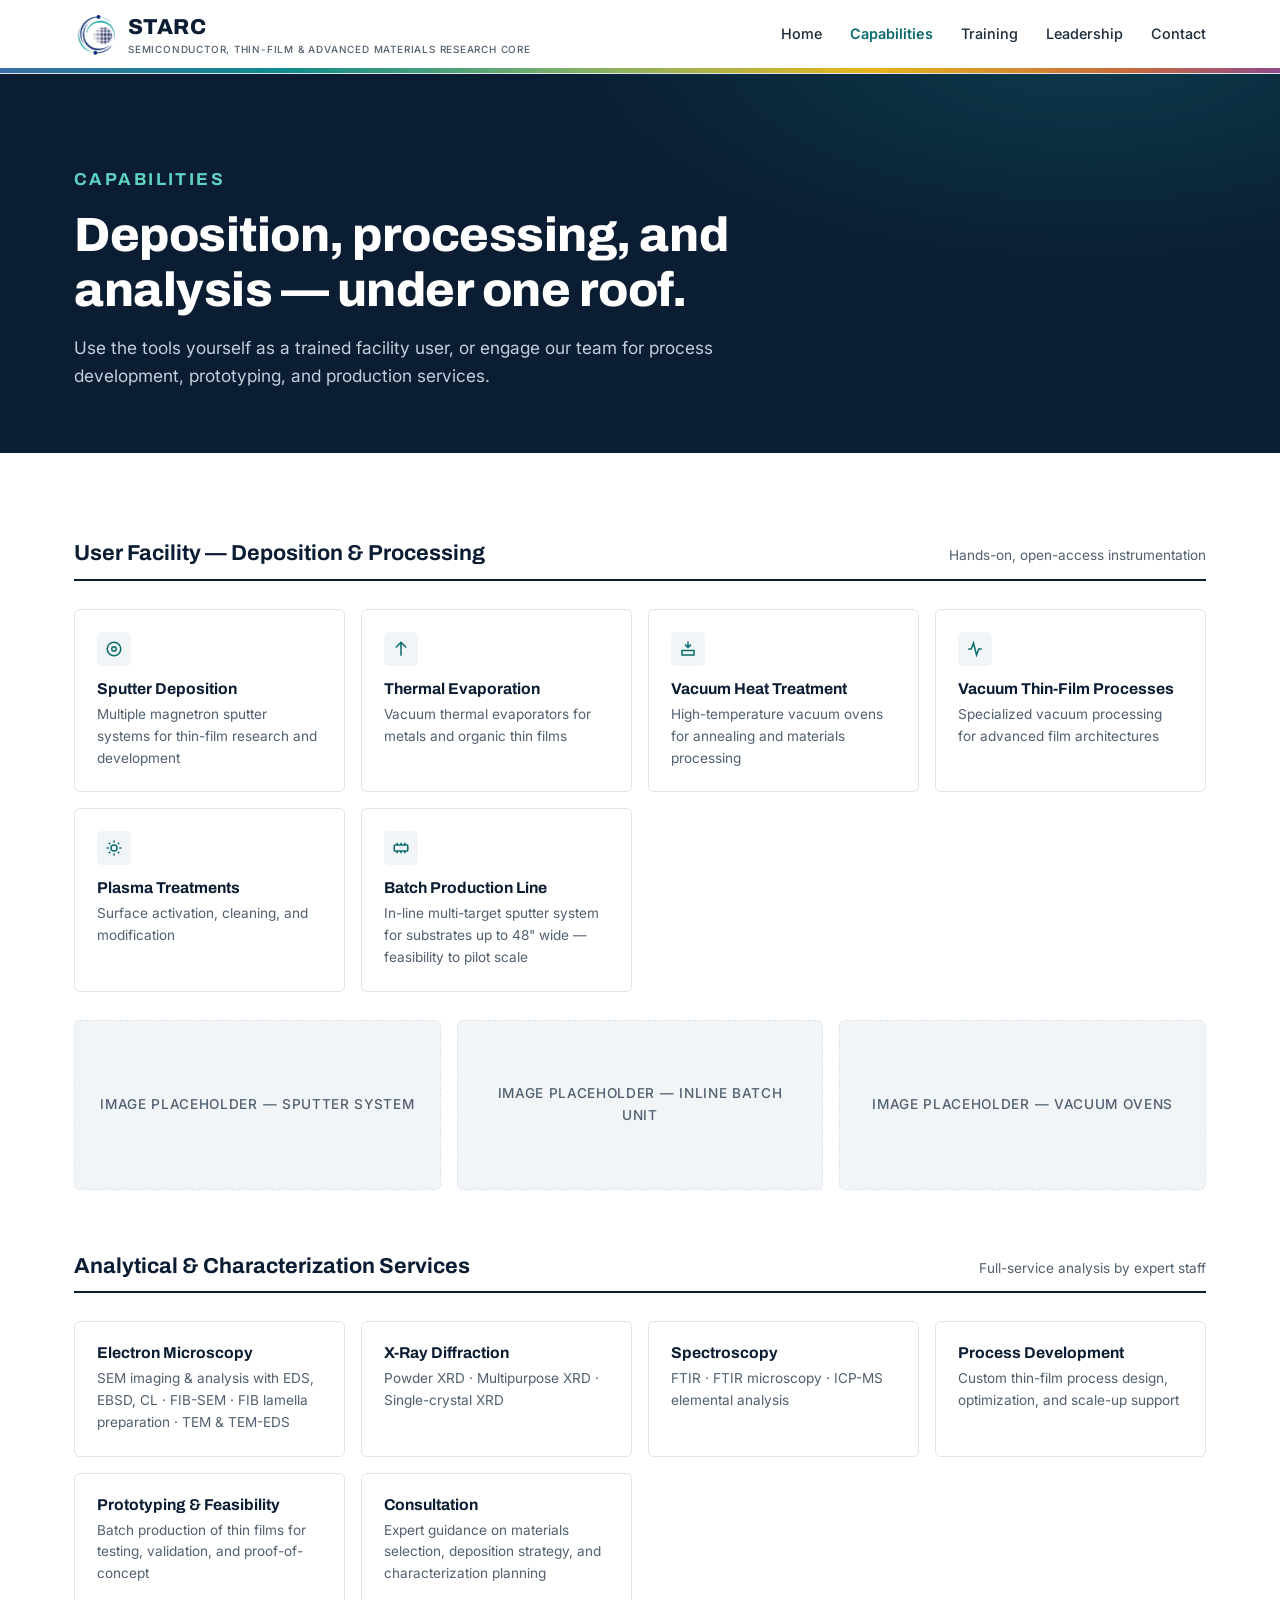
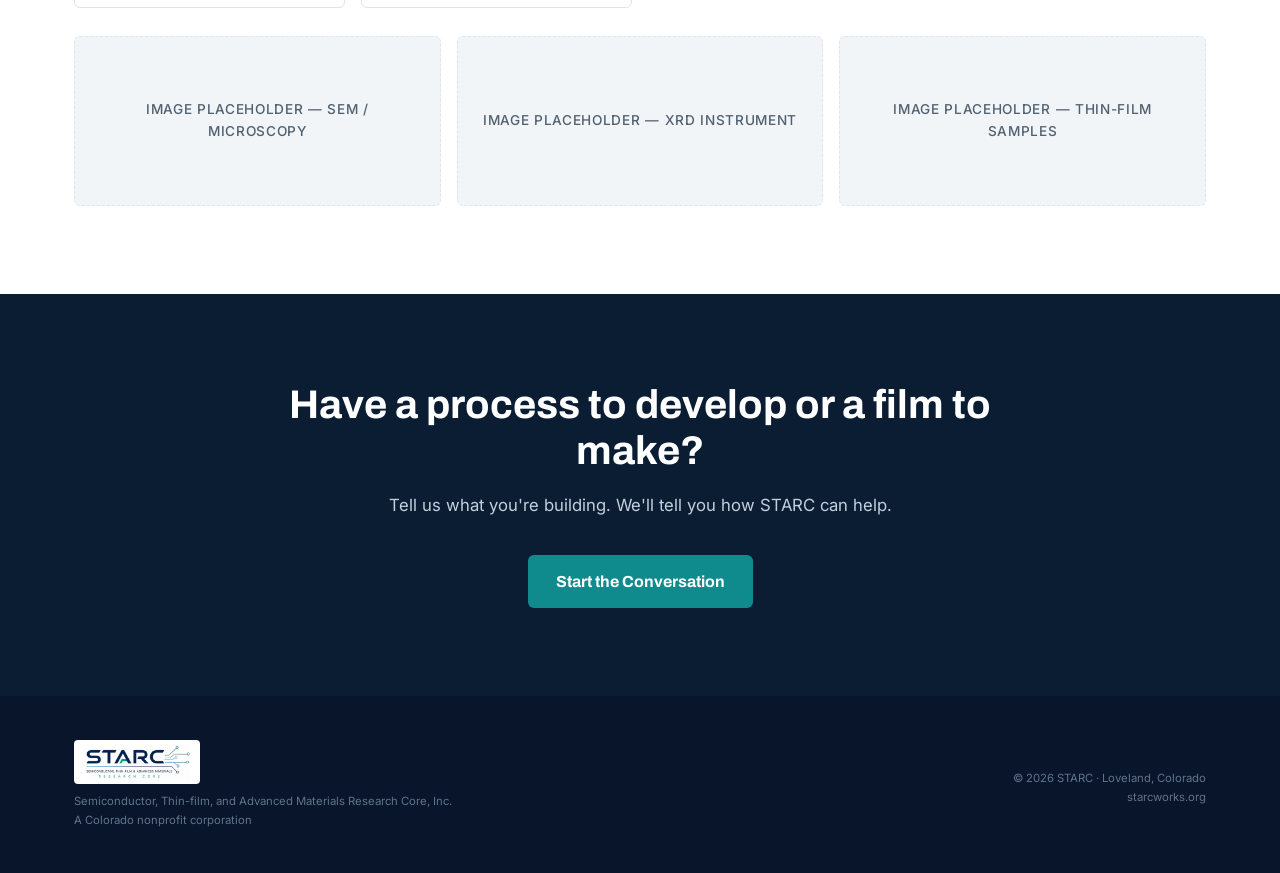
==== capabilities.html @ 2666b599 "Add files via upload" ====
<!DOCTYPE html>
<html lang="en">
<head>
<meta charset="UTF-8">
<meta name="viewport" content="width=device-width, initial-scale=1.0">
<title>Capabilities — STARC</title>
<meta name="description" content="STARC's open-access deposition, processing, and analytical capabilities: sputter systems, thermal evaporators, vacuum heat treatment, plasma processing, electron microscopy, XRD, and more.">
<link rel="preconnect" href="https://fonts.googleapis.com">
<link rel="preconnect" href="https://fonts.gstatic.com" crossorigin>
<link href="https://fonts.googleapis.com/css2?family=Archivo:wght@500;600;700;800&family=Inter:wght@400;500;600&display=swap" rel="stylesheet">
<link rel="stylesheet" href="style.css">
</head>
<body>

<header>
  <div class="wrap nav">
    <a class="logo" href="index.html">
      <img class="logo-img" src="logo-mark.png" alt="STARC logo">
      <div>
        <span class="logo-text">STARC</span>
        <span class="logo-sub">Semiconductor, Thin-film &amp; Advanced Materials Research Core</span>
      </div>
    </a>
    <nav aria-label="Primary">
      <ul>
        <li><a href="index.html">Home</a></li>
        <li><a href="capabilities.html" class="active">Capabilities</a></li>
        <li><a href="training.html">Training</a></li>
        <li><a href="leadership.html">Leadership</a></li>
        <li><a href="contact.html">Contact</a></li>
      </ul>
    </nav>
  </div>
  <div class="film-stripe" aria-hidden="true"></div>
</header>

<main>

<section class="page-hero">
  <div class="wrap">
    <p class="eyebrow">Capabilities</p>
    <h1>Deposition, processing, and analysis — under one roof.</h1>
    <p>Use the tools yourself as a trained facility user, or engage our team for process development, prototyping, and production services.</p>
  </div>
</section>

<section class="caps">
  <div class="wrap">

    <div class="cap-block reveal">
      <div class="cap-head">
        <h3>User Facility — Deposition &amp; Processing</h3>
        <span class="cap-note">Hands-on, open-access instrumentation</span>
      </div>
      <div class="tile-grid">
        <div class="tile">
          <div class="tile-icon"><svg viewBox="0 0 24 24" fill="none" stroke-width="2"><circle cx="12" cy="12" r="9"/><circle cx="12" cy="12" r="3"/></svg></div>
          <h4>Sputter Deposition</h4>
          <p>Multiple magnetron sputter systems for thin-film research and development</p>
        </div>
        <div class="tile">
          <div class="tile-icon"><svg viewBox="0 0 24 24" fill="none" stroke-width="2"><path d="M12 3v18M5 10l7-7 7 7"/></svg></div>
          <h4>Thermal Evaporation</h4>
          <p>Vacuum thermal evaporators for metals and organic thin films</p>
        </div>
        <div class="tile">
          <div class="tile-icon"><svg viewBox="0 0 24 24" fill="none" stroke-width="2"><path d="M12 2v8M8 6l4 4 4-4M4 14h16v6H4z"/></svg></div>
          <h4>Vacuum Heat Treatment</h4>
          <p>High-temperature vacuum ovens for annealing and materials processing</p>
        </div>
        <div class="tile">
          <div class="tile-icon"><svg viewBox="0 0 24 24" fill="none" stroke-width="2"><path d="M3 12h4l3-8 4 16 3-8h4"/></svg></div>
          <h4>Vacuum Thin-Film Processes</h4>
          <p>Specialized vacuum processing for advanced film architectures</p>
        </div>
        <div class="tile">
          <div class="tile-icon"><svg viewBox="0 0 24 24" fill="none" stroke-width="2"><circle cx="12" cy="12" r="4"/><path d="M12 2v3M12 19v3M2 12h3M19 12h3M5 5l2 2M17 17l2 2M5 19l2-2M17 7l2-2"/></svg></div>
          <h4>Plasma Treatments</h4>
          <p>Surface activation, cleaning, and modification</p>
        </div>
        <div class="tile">
          <div class="tile-icon"><svg viewBox="0 0 24 24" fill="none" stroke-width="2"><rect x="3" y="8" width="18" height="8" rx="1"/><path d="M7 8V5M12 8V5M17 8V5M7 19v-3M12 19v-3M17 19v-3"/></svg></div>
          <h4>Batch Production Line</h4>
          <p>In-line multi-target sputter system for substrates up to 48" wide — feasibility to pilot scale</p>
        </div>
      </div>
      <div class="cap-img-row">
        <div class="img-ph">Image placeholder — sputter system</div>
        <div class="img-ph">Image placeholder — inline batch unit</div>
        <div class="img-ph">Image placeholder — vacuum ovens</div>
      </div>
    </div>

    <div class="cap-block reveal">
      <div class="cap-head">
        <h3>Analytical &amp; Characterization Services</h3>
        <span class="cap-note">Full-service analysis by expert staff</span>
      </div>
      <div class="tile-grid">
        <div class="tile"><h4>Electron Microscopy</h4><p>SEM imaging &amp; analysis with EDS, EBSD, CL · FIB-SEM · FIB lamella preparation · TEM &amp; TEM-EDS</p></div>
        <div class="tile"><h4>X-Ray Diffraction</h4><p>Powder XRD · Multipurpose XRD · Single-crystal XRD</p></div>
        <div class="tile"><h4>Spectroscopy</h4><p>FTIR · FTIR microscopy · ICP-MS elemental analysis</p></div>
        <div class="tile"><h4>Process Development</h4><p>Custom thin-film process design, optimization, and scale-up support</p></div>
        <div class="tile"><h4>Prototyping &amp; Feasibility</h4><p>Batch production of thin films for testing, validation, and proof-of-concept</p></div>
        <div class="tile"><h4>Consultation</h4><p>Expert guidance on materials selection, deposition strategy, and characterization planning</p></div>
      </div>
      <div class="cap-img-row">
        <div class="img-ph">Image placeholder — SEM / microscopy</div>
        <div class="img-ph">Image placeholder — XRD instrument</div>
        <div class="img-ph">Image placeholder — thin-film samples</div>
      </div>
    </div>

  </div>
</section>

<section class="contact">
  <div class="wrap">
    <h2 class="reveal">Have a process to develop or a film to make?</h2>
    <p class="reveal">Tell us what you're building. We'll tell you how STARC can help.</p>
    <a class="btn btn-primary reveal" href="contact.html">Start the Conversation</a>
  </div>
</section>

</main>

<footer>
  <div class="wrap foot">
    <div>
      <img class="foot-logo" src="logo-full.png" alt="STARC">
      <small>Semiconductor, Thin-film, and Advanced Materials Research Core, Inc.<br>A Colorado nonprofit corporation</small>
    </div>
    <div class="foot-right">
      <small>© 2026 STARC · Loveland, Colorado<br>starcworks.org</small>
    </div>
  </div>
</footer>

<script src="reveal.js"></script>
</body>
</html>
---- style.css ----
:root{
  --navy:#0B1D33;
  --navy-2:#12294a;
  --ink:#1c2b3a;
  --slate:#51606f;
  --paper:#ffffff;
  --mist:#f2f5f8;
  --line:#dde4ea;
  --teal:#0f8b8d;
  --teal-dark:#0a6b6d;
  --film:linear-gradient(90deg,#3a6ea5 0%,#0f8b8d 22%,#7fb069 45%,#e6b41e 68%,#c96b3c 88%,#8e4a8b 100%);
  --radius:6px;
  --max:1180px;
}
*{margin:0;padding:0;box-sizing:border-box}
html{scroll-behavior:smooth}
body{font-family:'Inter',system-ui,sans-serif;color:var(--ink);background:var(--paper);line-height:1.6;font-size:16px}
h1,h2,h3,h4{font-family:'Archivo',sans-serif;line-height:1.15;color:var(--navy)}
img{max-width:100%;display:block}
a{color:var(--teal-dark);text-decoration:none}
.wrap{max-width:var(--max);margin:0 auto;padding:0 24px}
.film-stripe{height:5px;background:var(--film)}
.eyebrow{font-family:'Archivo',sans-serif;font-size:.78rem;font-weight:700;letter-spacing:.14em;text-transform:uppercase;color:var(--teal-dark);margin-bottom:14px}
section{padding:88px 0}
@media(max-width:720px){section{padding:60px 0}}

/* header */
header{position:sticky;top:0;z-index:50;background:rgba(255,255,255,.94);backdrop-filter:blur(8px);border-bottom:1px solid var(--line)}
.nav{display:flex;align-items:center;justify-content:space-between;height:68px}
.logo{display:flex;align-items:center;gap:12px}
.logo-mark{width:38px;height:38px;border-radius:4px;background:var(--navy);position:relative;overflow:hidden;flex-shrink:0}
.logo-mark::after{content:"";position:absolute;left:0;right:0;bottom:0;height:9px;background:var(--film)}
.logo-text{font-family:'Archivo',sans-serif;font-weight:800;font-size:1.35rem;letter-spacing:.02em;color:var(--navy)}
.logo-sub{font-size:.62rem;letter-spacing:.08em;color:var(--slate);text-transform:uppercase;display:block;margin-top:-3px;font-weight:500}
nav ul{display:flex;gap:28px;list-style:none}
nav a{font-size:.9rem;font-weight:500;color:var(--ink)}
nav a:hover{color:var(--teal-dark)}
nav a.active{color:var(--teal-dark);font-weight:600}
@media(max-width:860px){nav ul{gap:16px;flex-wrap:wrap}}

/* page hero (interior pages) */
.page-hero{background:var(--navy);color:#fff;padding:76px 0 64px;position:relative;overflow:hidden}
.page-hero::before{content:"";position:absolute;inset:0;background:radial-gradient(900px 400px at 85% -10%, rgba(15,139,141,.28), transparent 60%)}
.page-hero .wrap{position:relative}
.page-hero .eyebrow{color:#5fd4c4}
.page-hero h1{color:#fff;font-size:clamp(1.9rem,4.2vw,3rem);font-weight:800;max-width:820px;letter-spacing:-.01em}
.page-hero p{margin-top:16px;font-size:1.08rem;color:#c3cfdd;max-width:640px}

/* home hero */
.hero{background:var(--navy);color:#fff;padding:110px 0 120px;position:relative;overflow:hidden}
.hero::before{content:"";position:absolute;inset:0;background:
  radial-gradient(1100px 500px at 85% -10%, rgba(15,139,141,.28), transparent 60%),
  radial-gradient(700px 420px at -10% 110%, rgba(58,110,165,.25), transparent 60%)}
.hero .wrap{position:relative}
.badge{display:inline-block;font-family:'Archivo',sans-serif;font-size:.75rem;font-weight:700;letter-spacing:.16em;text-transform:uppercase;color:#fff;border:1px solid rgba(255,255,255,.35);padding:7px 16px;border-radius:100px;margin-bottom:28px}
.badge span{color:#5fd4c4}
.hero h1{color:#fff;font-size:clamp(2.1rem,5vw,3.6rem);font-weight:800;max-width:820px;letter-spacing:-.01em}
.hero h1 em{font-style:normal;background:var(--film);-webkit-background-clip:text;background-clip:text;color:transparent}
.hero p.lede{margin-top:24px;font-size:1.15rem;color:#c3cfdd;max-width:640px}
.hero-cta{margin-top:38px;display:flex;gap:16px;flex-wrap:wrap}
.btn{display:inline-block;font-family:'Archivo',sans-serif;font-weight:700;font-size:.92rem;padding:14px 28px;border-radius:var(--radius);transition:transform .15s ease,background .15s ease}
.btn-primary{background:var(--teal);color:#fff}
.btn-primary:hover{background:var(--teal-dark);transform:translateY(-1px)}
.btn-ghost{border:1px solid rgba(255,255,255,.4);color:#fff}
.btn-ghost:hover{border-color:#fff;transform:translateY(-1px)}
.hero-loc{margin-top:44px;font-size:.85rem;color:#8fa3b8;letter-spacing:.04em}
.hero-loc strong{color:#c3cfdd;font-weight:600}

/* why */
.why{background:var(--paper)}
.why-grid{display:grid;grid-template-columns:1.1fr .9fr;gap:64px;align-items:center}
@media(max-width:860px){.why-grid{grid-template-columns:1fr;gap:36px}}
.why h2{font-size:clamp(1.6rem,3.2vw,2.3rem);margin-bottom:22px}
.why p{color:var(--slate);margin-bottom:16px;font-size:1.02rem}
.why p strong{color:var(--navy)}
.why-pull{font-family:'Archivo',sans-serif;font-weight:600;font-size:1.25rem;color:var(--navy);border-left:4px solid;border-image:var(--film) 1;padding-left:20px;margin-top:26px}
.img-ph{background:var(--mist);border:1px dashed var(--line);border-radius:var(--radius);display:flex;align-items:center;justify-content:center;color:var(--slate);font-size:.85rem;letter-spacing:.05em;text-transform:uppercase;font-weight:500;text-align:center;padding:20px}
.why .img-ph{min-height:420px}

/* mission */
.mv{background:var(--mist)}
.mv-grid{display:grid;grid-template-columns:1fr 1fr;gap:28px}
@media(max-width:860px){.mv-grid{grid-template-columns:1fr}}
.mv-card{background:var(--paper);border:1px solid var(--line);border-radius:var(--radius);padding:40px;position:relative;overflow:hidden}
.mv-card::before{content:"";position:absolute;top:0;left:0;right:0;height:4px;background:var(--film)}
.mv-card h3{font-size:1.3rem;margin-bottom:14px}
.mv-card p{color:var(--slate);font-size:1rem}
.goals{margin-top:56px}
.goals h3{font-size:1.3rem;margin-bottom:26px}
.goal-list{display:grid;grid-template-columns:repeat(auto-fit,minmax(300px,1fr));gap:18px;list-style:none}
.goal-list li{background:var(--paper);border:1px solid var(--line);border-radius:var(--radius);padding:22px 24px;font-size:.95rem;color:var(--ink);display:flex;gap:14px;align-items:flex-start}
.goal-dot{width:10px;height:10px;border-radius:50%;background:var(--teal);flex-shrink:0;margin-top:7px}

/* explore cards (home page links to interior pages) */
.explore{background:var(--paper)}
.explore h2{font-size:clamp(1.6rem,3.2vw,2.3rem);margin-bottom:40px}
.explore-grid{display:grid;grid-template-columns:repeat(auto-fit,minmax(260px,1fr));gap:20px}
.explore-card{background:var(--paper);border:1px solid var(--line);border-radius:var(--radius);padding:32px;transition:border-color .15s ease,transform .15s ease;display:block}
.explore-card:hover{border-color:var(--teal);transform:translateY(-3px)}
.explore-card h3{font-size:1.15rem;margin-bottom:10px}
.explore-card p{font-size:.92rem;color:var(--slate);margin-bottom:16px}
.explore-card .go{font-family:'Archivo',sans-serif;font-weight:700;font-size:.85rem;color:var(--teal-dark)}

/* capabilities */
.caps h2{font-size:clamp(1.6rem,3.2vw,2.3rem);margin-bottom:14px}
.caps .intro{color:var(--slate);max-width:680px;margin-bottom:52px}
.cap-block{margin-bottom:64px}
.cap-block:last-child{margin-bottom:0}
.cap-head{display:flex;align-items:baseline;justify-content:space-between;gap:20px;border-bottom:2px solid var(--navy);padding-bottom:12px;margin-bottom:28px;flex-wrap:wrap}
.cap-head h3{font-size:1.35rem}
.cap-head .cap-note{font-size:.85rem;color:var(--slate)}
.tile-grid{display:grid;grid-template-columns:repeat(auto-fill,minmax(230px,1fr));gap:16px}
.tile{background:var(--paper);border:1px solid var(--line);border-radius:var(--radius);padding:22px;transition:border-color .15s ease,transform .15s ease}
.tile:hover{border-color:var(--teal);transform:translateY(-2px)}
.tile h4{font-size:.98rem;margin-bottom:6px}
.tile p{font-size:.85rem;color:var(--slate)}
.tile-icon{width:34px;height:34px;border-radius:5px;background:var(--mist);margin-bottom:14px;display:flex;align-items:center;justify-content:center}
.tile-icon svg{width:18px;height:18px;stroke:var(--teal-dark)}
.cap-img-row{display:grid;grid-template-columns:repeat(3,1fr);gap:16px;margin-top:28px}
@media(max-width:720px){.cap-img-row{grid-template-columns:1fr}}
.cap-img-row .img-ph{min-height:170px}

/* training banner */
.train-banner{background:var(--navy-2);color:#fff;border-radius:var(--radius);padding:44px 48px;margin-top:56px;display:grid;grid-template-columns:1.4fr 1fr;gap:40px;align-items:center;position:relative;overflow:hidden}
.train-banner::before{content:"";position:absolute;left:0;top:0;bottom:0;width:5px;background:var(--film)}
@media(max-width:860px){.train-banner{grid-template-columns:1fr;padding:36px 28px}}
.train-banner h3{color:#fff;font-size:1.45rem;margin-bottom:12px}
.train-banner p{color:#c3cfdd;font-size:.98rem}
.train-banner .img-ph{min-height:180px;background:rgba(255,255,255,.06);border-color:rgba(255,255,255,.25);color:#8fa3b8}

/* board */
.board{background:var(--mist)}
.board h2{font-size:clamp(1.6rem,3.2vw,2.3rem);margin-bottom:14px}
.board .intro{color:var(--slate);max-width:680px;margin-bottom:48px}
.board-grid{display:grid;grid-template-columns:repeat(auto-fill,minmax(240px,1fr));gap:20px}
.person{background:var(--paper);border:1px solid var(--line);border-radius:var(--radius);overflow:hidden}
.person .img-ph{min-height:220px;border:none;border-bottom:1px dashed var(--line);border-radius:0}
.person-body{padding:20px 22px}
.person h4{font-size:1.02rem;margin-bottom:4px}
.person .role{font-size:.82rem;color:var(--teal-dark);font-weight:600;letter-spacing:.03em;text-transform:uppercase;margin-bottom:8px}
.person p{font-size:.85rem;color:var(--slate)}

/* contact */
.contact{background:var(--navy);color:#fff;text-align:center}
.contact h2{color:#fff;font-size:clamp(1.7rem,3.4vw,2.5rem);max-width:760px;margin:0 auto 18px}
.contact p{color:#c3cfdd;max-width:560px;margin:0 auto 36px;font-size:1.05rem}
.contact .btn-primary{font-size:1rem}
.contact .note{margin-top:26px;font-size:.85rem;color:#8fa3b8}

/* contact page cards */
.contact-page{background:var(--paper)}
.contact-grid{display:grid;grid-template-columns:repeat(auto-fit,minmax(280px,1fr));gap:20px;margin-top:12px}
.contact-card{background:var(--mist);border:1px solid var(--line);border-radius:var(--radius);padding:36px}
.contact-card h3{font-size:1.1rem;margin-bottom:10px}
.contact-card p{font-size:.92rem;color:var(--slate);margin-bottom:16px}
.contact-card a.cta{font-family:'Archivo',sans-serif;font-weight:700;font-size:.9rem}

/* footer */
footer{background:#08152a;color:#8fa3b8;padding:44px 0;font-size:.85rem}
.foot{display:flex;justify-content:space-between;gap:24px;flex-wrap:wrap;align-items:center}
.foot .logo-text{color:#fff;font-size:1.1rem}
.foot small{display:block;margin-top:6px;color:#5f748c}
.foot-right{text-align:right}
@media(max-width:720px){.foot,.foot-right{text-align:left}}

/* reveal */
.reveal{opacity:0;transform:translateY(18px);transition:opacity .6s ease,transform .6s ease}
.reveal.on{opacity:1;transform:none}
@media(prefers-reduced-motion:reduce){.reveal{opacity:1;transform:none;transition:none}.btn{transition:none}.tile{transition:none}}

/* logo images */
.logo-img{width:42px;height:42px;object-fit:contain;flex-shrink:0}
.foot-logo{height:44px;width:auto;object-fit:contain;background:#fff;border-radius:4px;padding:5px 10px;margin-bottom:8px}
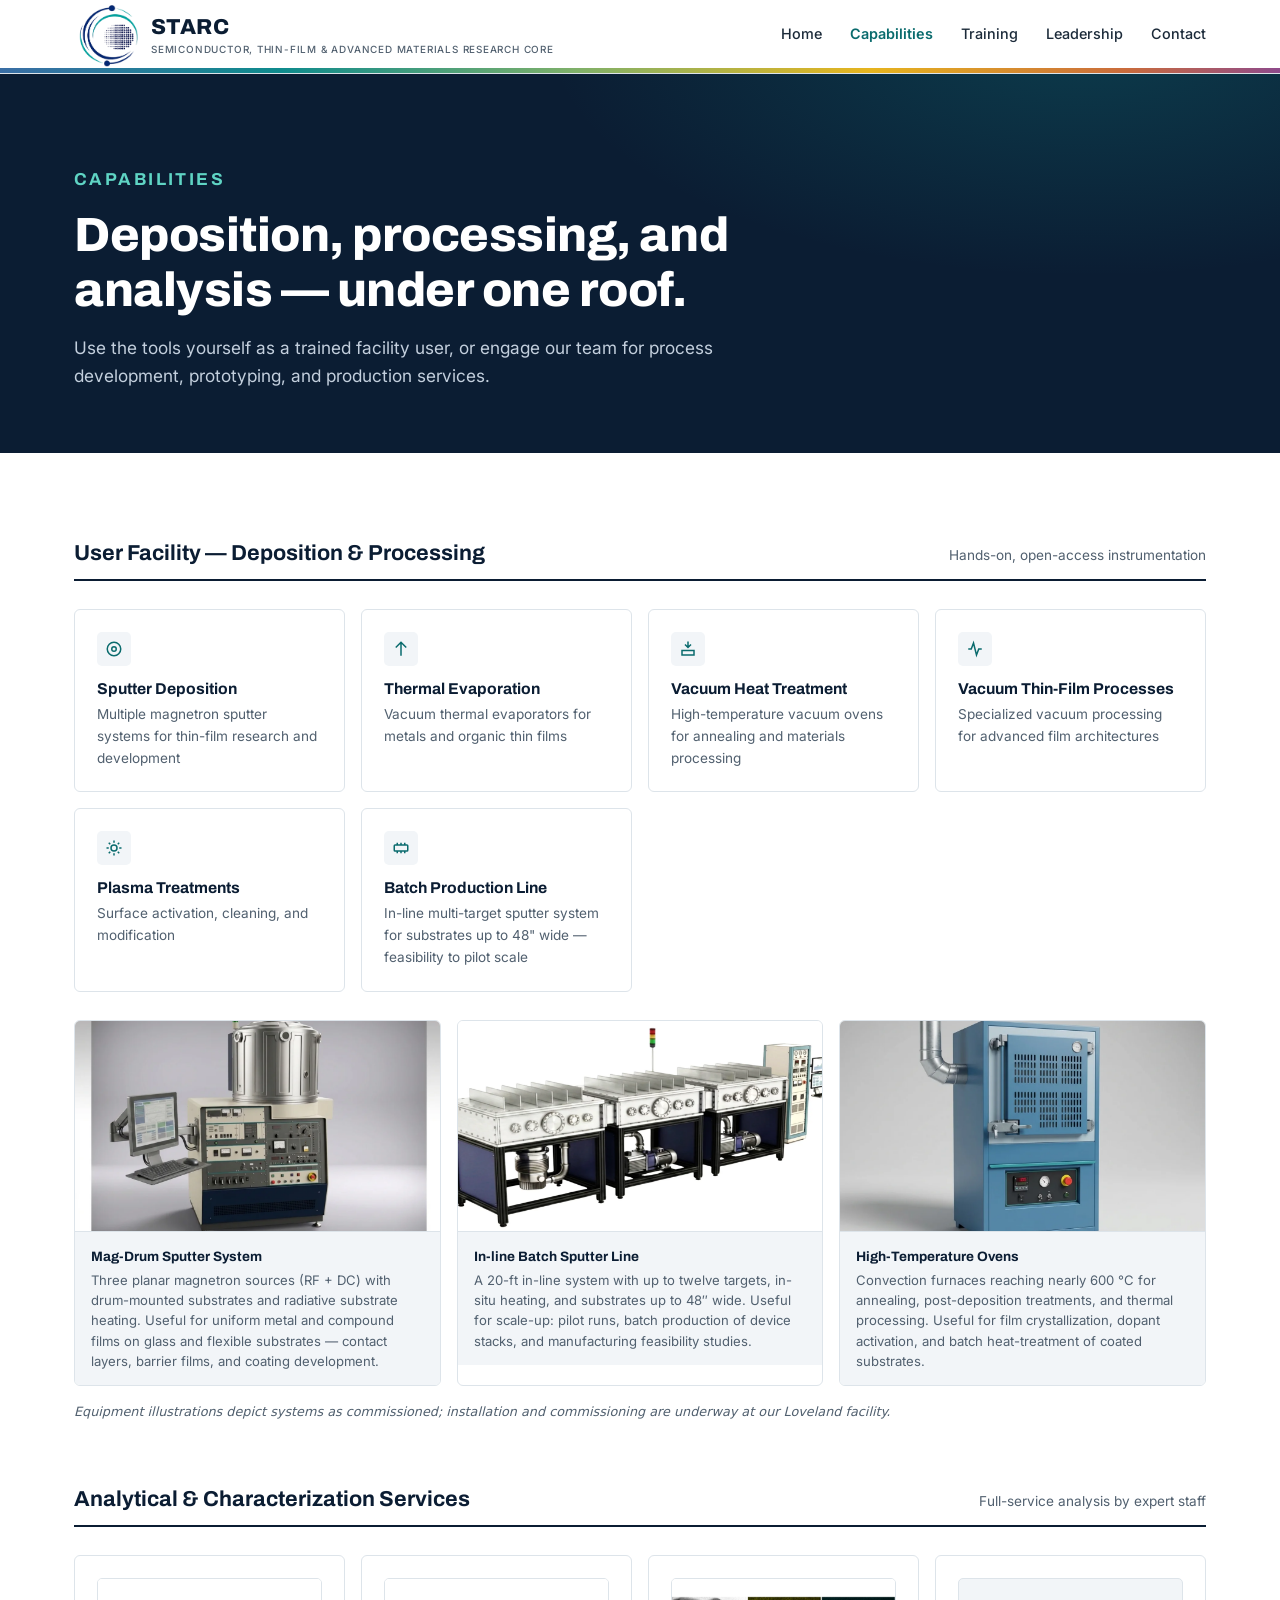
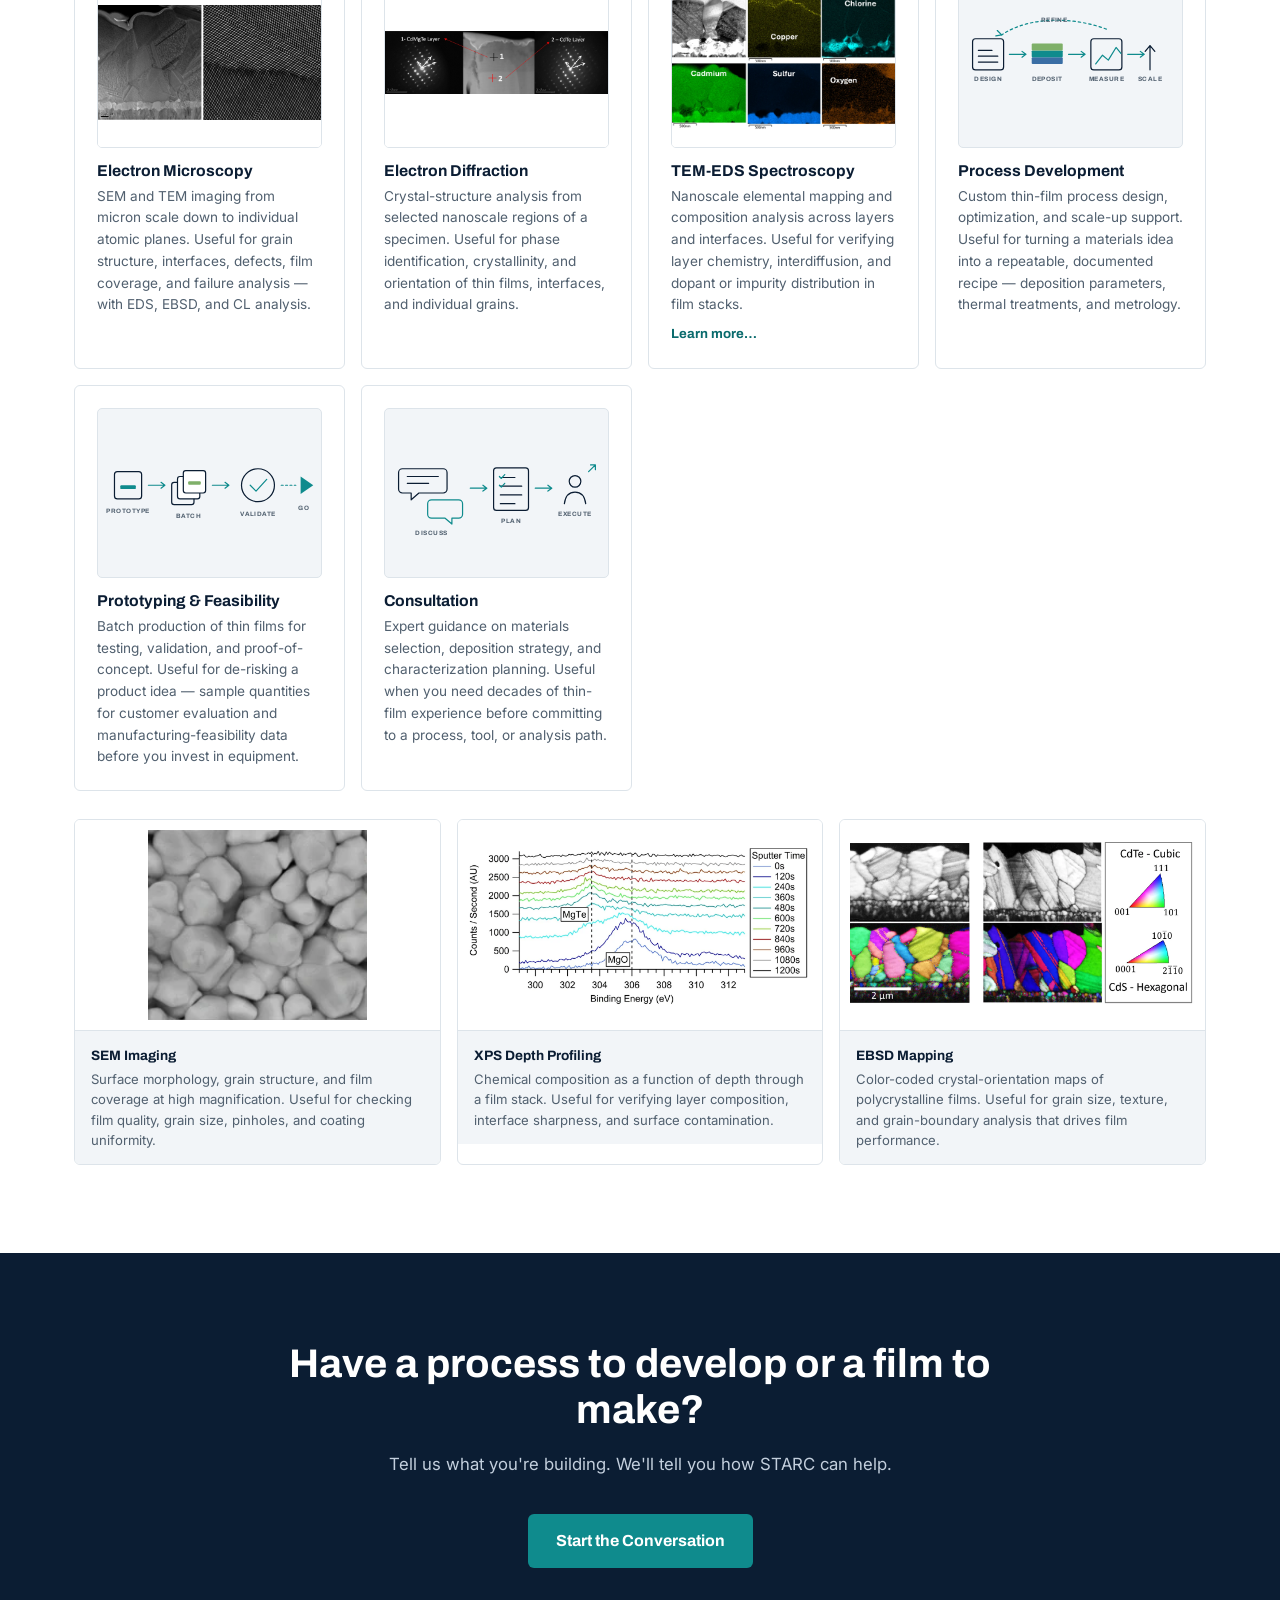
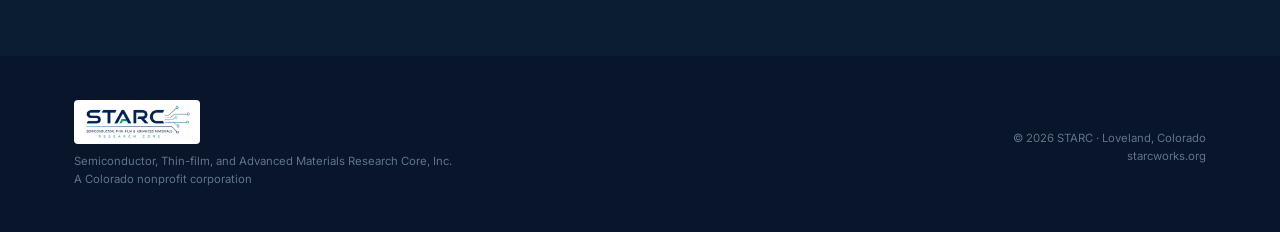
==== commit 7741efc0: "Add real images: facility render, equipment figures, analytical data, leadership photo - Home: facil" ====
--- a/capabilities.html
+++ b/capabilities.html
@@ -85,10 +85,20 @@
         </div>
       </div>
       <div class="cap-img-row">
-        <div class="img-ph">Image placeholder — sputter system</div>
-        <div class="img-ph">Image placeholder — inline batch unit</div>
-        <div class="img-ph">Image placeholder — vacuum ovens</div>
-      </div>
+        <figure class="cap-fig">
+          <img src="images/magdrum.webp" alt="Mag-Drum sputter system — drum chamber with three planar magnetron sources atop a control console" loading="lazy">
+          <figcaption><strong>Mag-Drum Sputter System</strong>Three planar magnetron sources (RF + DC) with drum-mounted substrates and radiative substrate heating. Useful for uniform metal and compound films on glass and flexible substrates — contact layers, barrier films, and coating development.</figcaption>
+        </figure>
+        <figure class="cap-fig">
+          <img src="images/inline-batch.webp" alt="In-line multi-target batch sputter line — three welded chamber sections with top-deck target bays" loading="lazy">
+          <figcaption><strong>In-line Batch Sputter Line</strong>A 20-ft in-line system with up to twelve targets, in-situ heating, and substrates up to 48&Prime; wide. Useful for scale-up: pilot runs, batch production of device stacks, and manufacturing feasibility studies.</figcaption>
+        </figure>
+        <figure class="cap-fig">
+          <img src="images/vacuum-oven.webp" alt="Blue M high-temperature convection furnace with louvered door" loading="lazy">
+          <figcaption><strong>High-Temperature Ovens</strong>Convection furnaces reaching nearly 600&nbsp;&deg;C for annealing, post-deposition treatments, and thermal processing. Useful for film crystallization, dopant activation, and batch heat-treatment of coated substrates.</figcaption>
+        </figure>
+      </div>
+      <p class="cap-note-line">Equipment illustrations depict systems as commissioned; installation and commissioning are underway at our Loveland facility.</p>
     </div>
 
     <div class="cap-block reveal">
@@ -97,17 +107,105 @@
         <span class="cap-note">Full-service analysis by expert staff</span>
       </div>
       <div class="tile-grid">
-        <div class="tile"><h4>Electron Microscopy</h4><p>SEM imaging &amp; analysis with EDS, EBSD, CL · FIB-SEM · FIB lamella preparation · TEM &amp; TEM-EDS</p></div>
-        <div class="tile"><h4>X-Ray Diffraction</h4><p>Powder XRD · Multipurpose XRD · Single-crystal XRD</p></div>
-        <div class="tile"><h4>Spectroscopy</h4><p>FTIR · FTIR microscopy · ICP-MS elemental analysis</p></div>
-        <div class="tile"><h4>Process Development</h4><p>Custom thin-film process design, optimization, and scale-up support</p></div>
-        <div class="tile"><h4>Prototyping &amp; Feasibility</h4><p>Batch production of thin films for testing, validation, and proof-of-concept</p></div>
-        <div class="tile"><h4>Consultation</h4><p>Expert guidance on materials selection, deposition strategy, and characterization planning</p></div>
+        <div class="tile">
+          <div class="tile-media"><img src="images/hrtem.webp" alt="High-resolution TEM lattice image showing atomic planes" loading="lazy"></div>
+          <h4>Electron Microscopy</h4>
+          <p>SEM and TEM imaging from micron scale down to individual atomic planes. Useful for grain structure, interfaces, defects, film coverage, and failure analysis — with EDS, EBSD, and CL analysis.</p>
+        </div>
+        <div class="tile">
+          <div class="tile-media"><img src="images/electron-diffraction.webp" alt="Selected-area electron diffraction patterns" loading="lazy"></div>
+          <h4>Electron Diffraction</h4>
+          <p>Crystal-structure analysis from selected nanoscale regions of a specimen. Useful for phase identification, crystallinity, and orientation of thin films, interfaces, and individual grains.</p>
+        </div>
+        <div class="tile">
+          <div class="tile-media"><img src="images/tem-eds-mapping-2.webp" alt="TEM-EDS elemental maps showing color-coded element distribution across a film cross-section" loading="lazy"></div>
+          <h4>TEM-EDS Spectroscopy</h4>
+          <p>Nanoscale elemental mapping and composition analysis across layers and interfaces. Useful for verifying layer chemistry, interdiffusion, and dopant or impurity distribution in film stacks.</p>
+          <button class="learn-more" type="button" data-open="temModal">Learn more…</button>
+        </div>
+        <div class="tile">
+          <div class="tile-media"><svg viewBox="0 0 460 220" role="img" aria-label="Process development cycle: design, deposit, measure, refine, then scale" xmlns="http://www.w3.org/2000/svg">
+            <g fill="none" stroke="#0f8b8d" stroke-width="2.5" stroke-linecap="round" stroke-linejoin="round">
+              <rect x="28" y="60" width="64" height="64" rx="6" stroke="#0B1D33"/>
+              <path d="M40 108h40M40 96h40M40 84h28" stroke="#0B1D33"/>
+              <path d="M104 92h34m0 0-8-6m8 6-8 6"/>
+              <rect x="150" y="98" width="64" height="14" rx="2" fill="#3a6ea5" stroke="none"/>
+              <rect x="150" y="84" width="64" height="14" rx="2" fill="#0f8b8d" stroke="none"/>
+              <rect x="150" y="70" width="64" height="14" rx="2" fill="#7fb069" stroke="none"/>
+              <path d="M226 92h34m0 0-8-6m8 6-8 6"/>
+              <rect x="272" y="60" width="64" height="64" rx="6" stroke="#0B1D33"/>
+              <path d="M282 112l14-18 12 10 16-26 10 12" />
+              <path d="M348 92h34m0 0-8-6m8 6-8 6"/>
+              <path d="M394 124V74m0 0-10 12m10-12 10 12" stroke="#0B1D33"/>
+              <path d="M304 40c-70-26-160-26-216 12" stroke-dasharray="5 6"/>
+              <path d="M88 52l-9-9m9 9-12 2"/>
+            </g>
+            <g font-family="Archivo,sans-serif" font-size="13" font-weight="700" fill="#51606f" text-anchor="middle" letter-spacing="1">
+              <text x="60" y="148">DESIGN</text><text x="182" y="148">DEPOSIT</text><text x="304" y="148">MEASURE</text><text x="394" y="148">SCALE</text><text x="196" y="26">REFINE</text>
+            </g>
+          </svg></div>
+          <h4>Process Development</h4>
+          <p>Custom thin-film process design, optimization, and scale-up support. Useful for turning a materials idea into a repeatable, documented recipe — deposition parameters, thermal treatments, and metrology.</p>
+        </div>
+        <div class="tile">
+          <div class="tile-media"><svg viewBox="0 0 460 220" role="img" aria-label="Prototyping and feasibility: prototype, batch production, validation" xmlns="http://www.w3.org/2000/svg">
+            <g fill="none" stroke="#0f8b8d" stroke-width="2.5" stroke-linecap="round" stroke-linejoin="round">
+              <rect x="34" y="66" width="56" height="56" rx="6" stroke="#0B1D33"/>
+              <rect x="46" y="94" width="32" height="8" rx="2" fill="#0f8b8d" stroke="none"/>
+              <path d="M104 94h34m0 0-8-6m8 6-8 6"/>
+              <rect x="152" y="88" width="46" height="46" rx="5" stroke="#0B1D33"/>
+              <rect x="164" y="76" width="46" height="46" rx="5" fill="#ffffff" stroke="#0B1D33"/>
+              <rect x="176" y="64" width="46" height="46" rx="5" fill="#ffffff" stroke="#0B1D33"/>
+              <rect x="186" y="86" width="26" height="7" rx="2" fill="#7fb069" stroke="none"/>
+              <path d="M236 94h34m0 0-8-6m8 6-8 6"/>
+              <circle cx="330" cy="94" r="34" stroke="#0B1D33"/>
+              <path d="M314 94l12 12 22-24"/>
+              <path d="M378 94h30" stroke-dasharray="4 5"/>
+              <path d="M418 76v36l26-18z" fill="#0f8b8d" stroke="none"/>
+            </g>
+            <g font-family="Archivo,sans-serif" font-size="13" font-weight="700" fill="#51606f" text-anchor="middle" letter-spacing="1">
+              <text x="62" y="152">PROTOTYPE</text><text x="187" y="162">BATCH</text><text x="330" y="158">VALIDATE</text><text x="424" y="146">GO</text>
+            </g>
+          </svg></div>
+          <h4>Prototyping &amp; Feasibility</h4>
+          <p>Batch production of thin films for testing, validation, and proof-of-concept. Useful for de-risking a product idea — sample quantities for customer evaluation and manufacturing-feasibility data before you invest in equipment.</p>
+        </div>
+        <div class="tile">
+          <div class="tile-media"><svg viewBox="0 0 460 220" role="img" aria-label="Consultation: discuss, plan, execute" xmlns="http://www.w3.org/2000/svg">
+            <g fill="none" stroke="#0f8b8d" stroke-width="2.5" stroke-linecap="round" stroke-linejoin="round">
+              <path d="M36 60h84a8 8 0 0 1 8 8v34a8 8 0 0 1-8 8H70l-16 14v-14h-18a8 8 0 0 1-8-8V68a8 8 0 0 1 8-8z" stroke="#0B1D33"/>
+              <path d="M46 76h64M46 90h44" stroke="#0B1D33"/>
+              <path d="M96 124h56a8 8 0 0 1 8 8v22a8 8 0 0 1-8 8h-14v12l-14-12h-28a8 8 0 0 1-8-8v-22a8 8 0 0 1 8-8z"/>
+              <path d="M176 100h34m0 0-8-6m8 6-8 6"/>
+              <rect x="224" y="58" width="72" height="88" rx="6" stroke="#0B1D33"/>
+              <path d="M238 78h30M238 96h44M238 114h44M238 132h30" stroke="#0B1D33"/>
+              <path d="M236 76l4 4 7-8M236 94l4 4 7-8" />
+              <path d="M310 100h34m0 0-8-6m8 6-8 6"/>
+              <circle cx="392" cy="86" r="12" stroke="#0B1D33"/>
+              <path d="M370 132c2-16 10-24 22-24s20 8 22 24" stroke="#0B1D33"/>
+              <path d="M420 66l14-14m0 0h-10m10 0v10"/>
+            </g>
+            <g font-family="Archivo,sans-serif" font-size="13" font-weight="700" fill="#51606f" text-anchor="middle" letter-spacing="1">
+              <text x="96" y="196">DISCUSS</text><text x="260" y="172">PLAN</text><text x="392" y="158">EXECUTE</text>
+            </g>
+          </svg></div>
+          <h4>Consultation</h4>
+          <p>Expert guidance on materials selection, deposition strategy, and characterization planning. Useful when you need decades of thin-film experience before committing to a process, tool, or analysis path.</p>
+        </div>
       </div>
       <div class="cap-img-row">
-        <div class="img-ph">Image placeholder — SEM / microscopy</div>
-        <div class="img-ph">Image placeholder — XRD instrument</div>
-        <div class="img-ph">Image placeholder — thin-film samples</div>
+        <figure class="cap-fig data">
+          <img src="images/sem.webp" alt="Scanning electron micrograph of a polycrystalline thin-film surface" loading="lazy">
+          <figcaption><strong>SEM Imaging</strong>Surface morphology, grain structure, and film coverage at high magnification. Useful for checking film quality, grain size, pinholes, and coating uniformity.</figcaption>
+        </figure>
+        <figure class="cap-fig data">
+          <img src="images/xps-depth-profile.webp" alt="XPS depth profile plot showing atomic concentration versus sputter depth through a film stack" loading="lazy">
+          <figcaption><strong>XPS Depth Profiling</strong>Chemical composition as a function of depth through a film stack. Useful for verifying layer composition, interface sharpness, and surface contamination.</figcaption>
+        </figure>
+        <figure class="cap-fig data">
+          <img src="images/ebsd.webp" alt="EBSD orientation map of a polycrystalline film with color-coded grains" loading="lazy">
+          <figcaption><strong>EBSD Mapping</strong>Color-coded crystal-orientation maps of polycrystalline films. Useful for grain size, texture, and grain-boundary analysis that drives film performance.</figcaption>
+        </figure>
       </div>
     </div>
 
@@ -122,6 +220,59 @@
   </div>
 </section>
 
+<div class="modal-overlay" id="temModal" hidden>
+  <div class="modal" role="dialog" aria-modal="true" aria-labelledby="temModalTitle">
+    <button class="modal-close" type="button" aria-label="Close">&times;</button>
+    <h3 id="temModalTitle">Advanced Electron Microscopy &amp; Nanoscale Analysis</h3>
+    <p>Beyond imaging, our electron-microscopy services resolve chemistry, crystallography, and atomic-scale defects in thin films — the details that determine how a material actually performs.</p>
+
+    <div class="modal-item">
+      <img src="images/tem-eds-mapping.webp" alt="TEM-EDS elemental maps of a film cross-section, one color-coded map per element" loading="lazy">
+      <div>
+        <h4>TEM-EDS Elemental Mapping</h4>
+        <p>Color-coded maps showing where each element sits in a specimen at nanometer resolution. Reveals layer chemistry, interdiffusion, segregation to grain boundaries, and unexpected impurities.</p>
+      </div>
+    </div>
+    <div class="modal-item">
+      <img src="images/tem-eds-linescan.webp" alt="TEM-EDS line scan showing composition profile across layers" loading="lazy">
+      <div>
+        <h4>TEM-EDS Line Scans</h4>
+        <p>Quantitative composition profiles along a line across layers and interfaces — a direct measurement of layer thickness, interface sharpness, and elemental gradients.</p>
+      </div>
+    </div>
+    <div class="modal-item">
+      <img src="images/ebsd.webp" alt="EBSD crystal-orientation map of a polycrystalline film" loading="lazy">
+      <div>
+        <h4>EBSD Orientation Mapping</h4>
+        <p>Electron backscatter diffraction maps every grain's crystal orientation across a film. Quantifies grain size, texture, and grain-boundary character — key drivers of electrical and mechanical performance.</p>
+      </div>
+    </div>
+    <div class="modal-item">
+      <img src="images/hrtem-stacking-faults.webp" alt="High-resolution TEM image of stacking faults in a crystal lattice" loading="lazy">
+      <div>
+        <h4>HRTEM — Stacking Faults</h4>
+        <p>Atomic-resolution imaging of planar defects where the crystal's stacking sequence is interrupted. Identifying and counting these defects explains carrier losses and guides process fixes.</p>
+      </div>
+    </div>
+    <div class="modal-item">
+      <img src="images/hrtem-twin.webp" alt="High-resolution TEM image of a twin boundary in a crystal" loading="lazy">
+      <div>
+        <h4>HRTEM — Twin Boundaries</h4>
+        <p>Atomic-scale imaging of twin boundaries — mirror-image crystal domains within a grain. Understanding twinning distinguishes benign boundaries from performance-limiting defects.</p>
+      </div>
+    </div>
+
+    <h4 class="modal-sub">FIB Specimen Preparation</h4>
+    <div class="fib-row">
+      <img src="images/fib-1.webp" alt="FIB preparation step 1 — protective strap deposited over the region of interest" loading="lazy">
+      <img src="images/fib-2.webp" alt="FIB preparation step 2 — trenches milled on both sides of the lamella" loading="lazy">
+      <img src="images/fib-3.webp" alt="FIB preparation step 3 — lamella cut free and lifted out" loading="lazy">
+      <img src="images/fib-4.webp" alt="FIB preparation step 4 — lamella mounted on a grid and thinned to electron transparency" loading="lazy">
+    </div>
+    <p>A focused ion beam (FIB) mills an ultra-thin cross-section — a lamella — from the exact spot you care about: a specific grain boundary, interface, or device feature. The lamella is lifted out, mounted on a grid, and thinned until electrons can pass through it, making site-specific TEM analysis possible. It's how a question like "what does <em>this</em> interface look like?" gets answered at the atomic scale.</p>
+  </div>
+</div>
+
 </main>
 
 <footer>
@@ -137,5 +288,16 @@
 </footer>
 
 <script src="reveal.js"></script>
+<script>
+(function(){
+  var overlay=document.getElementById('temModal');
+  function open(){overlay.hidden=false;document.body.classList.add('modal-open');overlay.querySelector('.modal-close').focus();}
+  function close(){overlay.hidden=true;document.body.classList.remove('modal-open');}
+  document.querySelectorAll('[data-open="temModal"]').forEach(function(b){b.addEventListener('click',open);});
+  overlay.querySelector('.modal-close').addEventListener('click',close);
+  overlay.addEventListener('click',function(e){if(e.target===overlay)close();});
+  document.addEventListener('keydown',function(e){if(e.key==='Escape'&&!overlay.hidden)close();});
+})();
+</script>
 </body>
 </html>
--- a/style.css
+++ b/style.css
@@ -169,5 +169,47 @@
 @media(prefers-reduced-motion:reduce){.reveal{opacity:1;transform:none;transition:none}.btn{transition:none}.tile{transition:none}}
 
 /* logo images */
-.logo-img{width:42px;height:42px;object-fit:contain;flex-shrink:0}
+.logo-img{width:65px;height:65px;object-fit:contain;flex-shrink:0}
 .foot-logo{height:44px;width:auto;object-fit:contain;background:#fff;border-radius:4px;padding:5px 10px;margin-bottom:8px}
+
+/* real images — home & leadership */
+.why-img{border-radius:var(--radius);border:1px solid var(--line);overflow:hidden;background:var(--mist)}
+.why-img img{width:100%;height:100%;min-height:420px;object-fit:cover}
+@media(max-width:860px){.why-img img{min-height:260px}}
+.person .photo{width:100%;height:260px;object-fit:cover;object-position:top;border-bottom:1px solid var(--line);background:var(--mist)}
+
+/* capability figures */
+.cap-fig{margin:0;background:var(--paper);border:1px solid var(--line);border-radius:var(--radius);overflow:hidden;display:flex;flex-direction:column}
+.cap-fig img{width:100%;height:210px;object-fit:cover;background:#fff}
+.cap-fig.data img{object-fit:contain;padding:10px}
+.cap-fig figcaption{padding:14px 16px;font-size:.82rem;color:var(--slate);line-height:1.55;border-top:1px solid var(--line);background:var(--mist)}
+.cap-fig figcaption strong{color:var(--navy);font-family:'Archivo',sans-serif;font-size:.85rem;display:block;margin-bottom:3px}
+.cap-note-line{margin-top:16px;font-size:.8rem;color:var(--slate);font-style:italic}
+
+/* analytical tiles with media */
+.tile-media{height:170px;border-radius:5px;background:var(--mist);border:1px solid var(--line);margin-bottom:14px;display:flex;align-items:center;justify-content:center;overflow:hidden}
+.tile-media img{width:100%;height:100%;object-fit:contain;background:#fff}
+.tile-media svg{width:100%;height:100%}
+.learn-more{display:inline-block;margin-top:10px;font-family:'Archivo',sans-serif;font-weight:700;font-size:.83rem;color:var(--teal-dark);cursor:pointer;background:none;border:none;padding:0}
+.learn-more:hover{color:var(--teal)}
+
+/* modal (analytical learn-more) */
+.modal-overlay{position:fixed;inset:0;background:rgba(11,29,51,.6);display:flex;align-items:center;justify-content:center;padding:24px;z-index:100}
+.modal-overlay[hidden]{display:none}
+.modal{background:var(--paper);border-radius:var(--radius);max-width:880px;width:100%;max-height:88vh;overflow-y:auto;padding:38px 42px;position:relative}
+.modal::before{content:"";position:absolute;top:0;left:0;right:0;height:4px;background:var(--film)}
+.modal-close{position:sticky;top:0;float:right;background:var(--mist);border:1px solid var(--line);border-radius:50%;width:34px;height:34px;font-size:1.15rem;line-height:1;cursor:pointer;color:var(--ink)}
+.modal-close:hover{border-color:var(--teal)}
+.modal h3{font-size:1.35rem;margin-bottom:8px;padding-right:44px}
+.modal>p{color:var(--slate);font-size:.94rem;margin-bottom:10px}
+.modal h4.modal-sub{font-size:1.05rem;margin:26px 0 6px;padding-top:20px;border-top:2px solid var(--navy)}
+.modal-item{display:grid;grid-template-columns:300px 1fr;gap:22px;align-items:center;padding:18px 0;border-top:1px solid var(--line)}
+.modal-item:first-of-type{border-top:none}
+.modal-item img{width:100%;border:1px solid var(--line);border-radius:5px;background:#fff}
+.modal-item h4{font-size:.98rem;margin-bottom:5px}
+.modal-item p{font-size:.88rem;color:var(--slate)}
+@media(max-width:720px){.modal{padding:26px 20px}.modal-item{grid-template-columns:1fr;gap:12px}}
+.fib-row{display:grid;grid-template-columns:repeat(4,1fr);gap:10px;margin:14px 0}
+.fib-row img{width:100%;border:1px solid var(--line);border-radius:5px;background:#fff}
+@media(max-width:720px){.fib-row{grid-template-columns:repeat(2,1fr)}}
+body.modal-open{overflow:hidden}
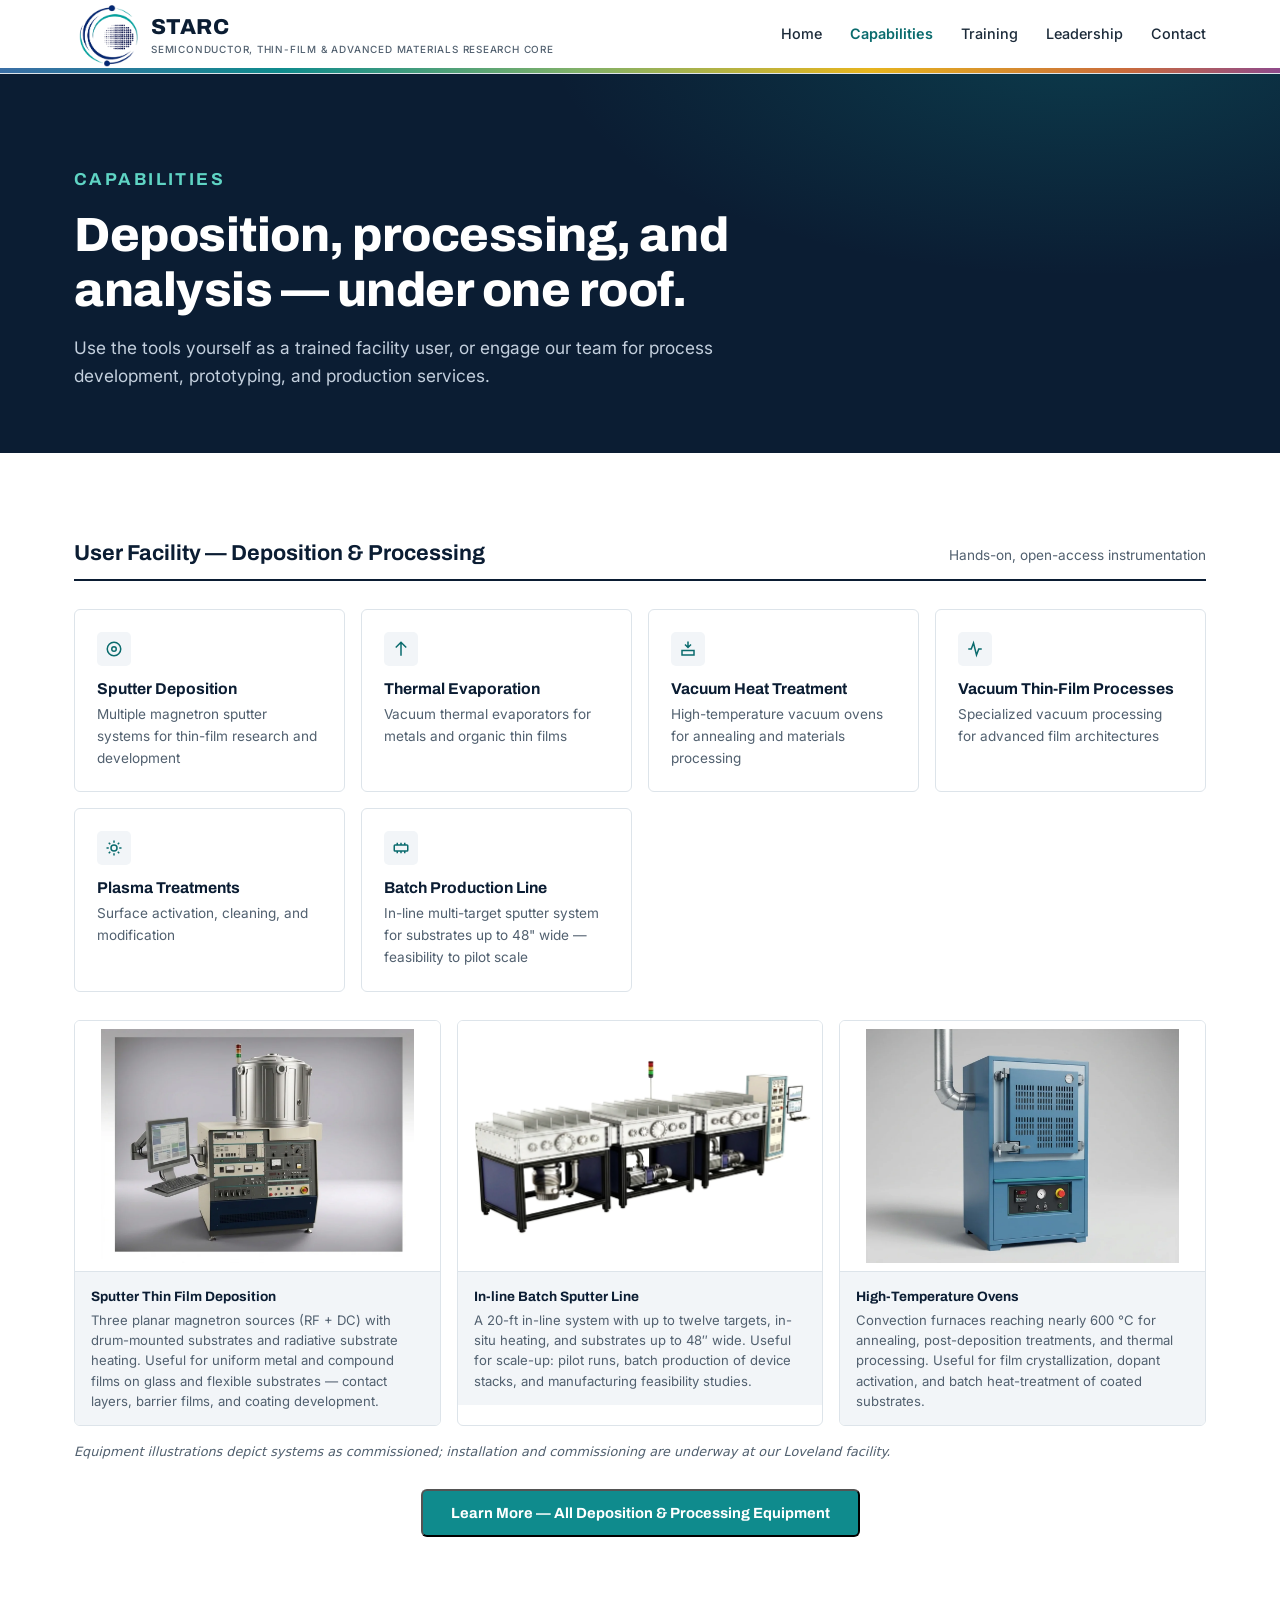
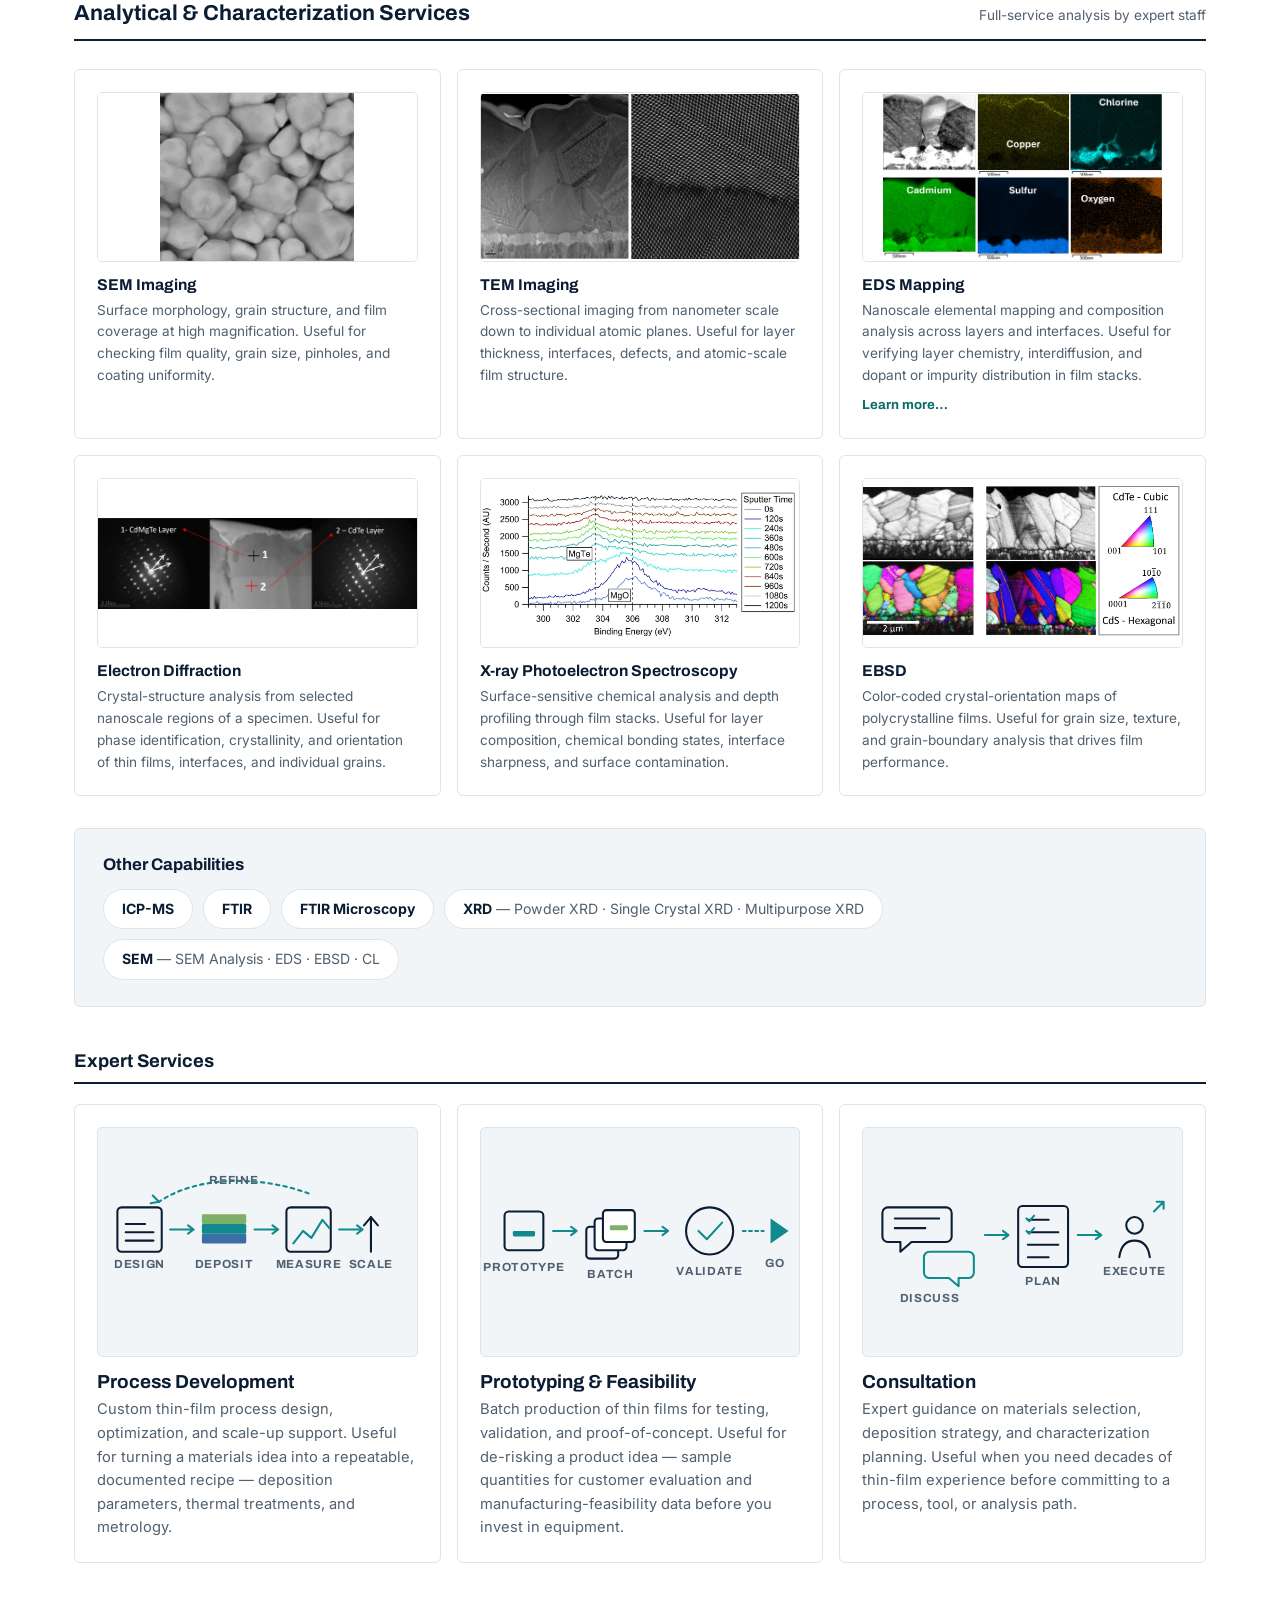
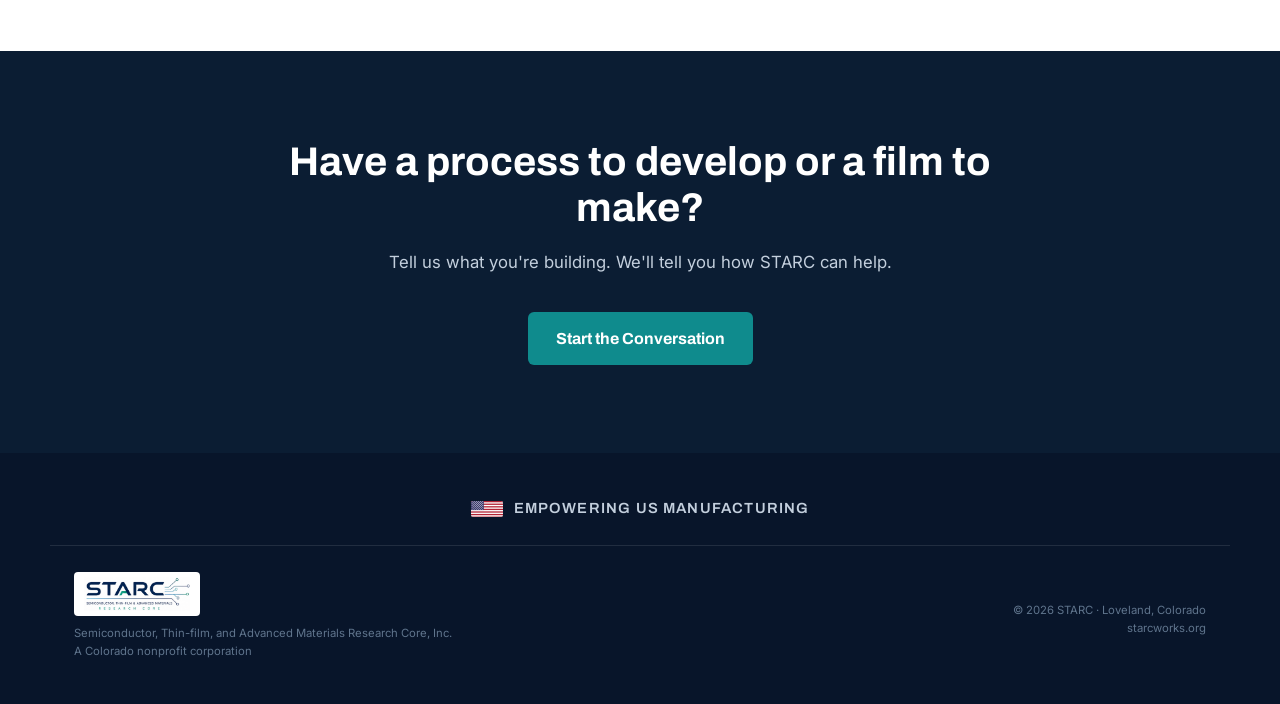
==== commit 64a2d39c: "Uncropped equipment figures, equipment/training popups, restructured analytical section, US flag foo" ====
--- a/capabilities.html
+++ b/capabilities.html
@@ -87,7 +87,7 @@
       <div class="cap-img-row">
         <figure class="cap-fig">
           <img src="images/magdrum.webp" alt="Mag-Drum sputter system — drum chamber with three planar magnetron sources atop a control console" loading="lazy">
-          <figcaption><strong>Mag-Drum Sputter System</strong>Three planar magnetron sources (RF + DC) with drum-mounted substrates and radiative substrate heating. Useful for uniform metal and compound films on glass and flexible substrates — contact layers, barrier films, and coating development.</figcaption>
+          <figcaption><strong>Sputter Thin Film Deposition</strong>Three planar magnetron sources (RF + DC) with drum-mounted substrates and radiative substrate heating. Useful for uniform metal and compound films on glass and flexible substrates — contact layers, barrier films, and coating development.</figcaption>
         </figure>
         <figure class="cap-fig">
           <img src="images/inline-batch.webp" alt="In-line multi-target batch sputter line — three welded chamber sections with top-deck target bays" loading="lazy">
@@ -99,6 +99,7 @@
         </figure>
       </div>
       <p class="cap-note-line">Equipment illustrations depict systems as commissioned; installation and commissioning are underway at our Loveland facility.</p>
+      <div class="cap-cta"><button class="btn btn-primary" type="button" data-open="depModal">Learn More — All Deposition &amp; Processing Equipment</button></div>
     </div>
 
     <div class="cap-block reveal">
@@ -106,11 +107,22 @@
         <h3>Analytical &amp; Characterization Services</h3>
         <span class="cap-note">Full-service analysis by expert staff</span>
       </div>
-      <div class="tile-grid">
+      <div class="tile-grid grid-3">
+        <div class="tile">
+          <div class="tile-media"><img src="images/sem.webp" alt="Scanning electron micrograph of a polycrystalline thin-film surface" loading="lazy"></div>
+          <h4>SEM Imaging</h4>
+          <p>Surface morphology, grain structure, and film coverage at high magnification. Useful for checking film quality, grain size, pinholes, and coating uniformity.</p>
+        </div>
         <div class="tile">
           <div class="tile-media"><img src="images/hrtem.webp" alt="High-resolution TEM lattice image showing atomic planes" loading="lazy"></div>
-          <h4>Electron Microscopy</h4>
-          <p>SEM and TEM imaging from micron scale down to individual atomic planes. Useful for grain structure, interfaces, defects, film coverage, and failure analysis — with EDS, EBSD, and CL analysis.</p>
+          <h4>TEM Imaging</h4>
+          <p>Cross-sectional imaging from nanometer scale down to individual atomic planes. Useful for layer thickness, interfaces, defects, and atomic-scale film structure.</p>
+        </div>
+        <div class="tile">
+          <div class="tile-media"><img src="images/tem-eds-mapping-2.webp" alt="TEM-EDS elemental maps showing color-coded element distribution across a film cross-section" loading="lazy"></div>
+          <h4>EDS Mapping</h4>
+          <p>Nanoscale elemental mapping and composition analysis across layers and interfaces. Useful for verifying layer chemistry, interdiffusion, and dopant or impurity distribution in film stacks.</p>
+          <button class="learn-more" type="button" data-open="temModal">Learn more…</button>
         </div>
         <div class="tile">
           <div class="tile-media"><img src="images/electron-diffraction.webp" alt="Selected-area electron diffraction patterns" loading="lazy"></div>
@@ -118,14 +130,33 @@
           <p>Crystal-structure analysis from selected nanoscale regions of a specimen. Useful for phase identification, crystallinity, and orientation of thin films, interfaces, and individual grains.</p>
         </div>
         <div class="tile">
-          <div class="tile-media"><img src="images/tem-eds-mapping-2.webp" alt="TEM-EDS elemental maps showing color-coded element distribution across a film cross-section" loading="lazy"></div>
-          <h4>TEM-EDS Spectroscopy</h4>
-          <p>Nanoscale elemental mapping and composition analysis across layers and interfaces. Useful for verifying layer chemistry, interdiffusion, and dopant or impurity distribution in film stacks.</p>
-          <button class="learn-more" type="button" data-open="temModal">Learn more…</button>
-        </div>
+          <div class="tile-media"><img src="images/xps-depth-profile.webp" alt="XPS depth profile plot showing atomic concentration versus sputter depth through a film stack" loading="lazy"></div>
+          <h4>X-ray Photoelectron Spectroscopy</h4>
+          <p>Surface-sensitive chemical analysis and depth profiling through film stacks. Useful for layer composition, chemical bonding states, interface sharpness, and surface contamination.</p>
+        </div>
+        <div class="tile">
+          <div class="tile-media"><img src="images/ebsd.webp" alt="EBSD orientation map of a polycrystalline film with color-coded grains" loading="lazy"></div>
+          <h4>EBSD</h4>
+          <p>Color-coded crystal-orientation maps of polycrystalline films. Useful for grain size, texture, and grain-boundary analysis that drives film performance.</p>
+        </div>
+      </div>
+
+      <div class="other-caps">
+        <h4>Other Capabilities</h4>
+        <ul>
+          <li><strong>ICP-MS</strong></li>
+          <li><strong>FTIR</strong></li>
+          <li><strong>FTIR Microscopy</strong></li>
+          <li><strong>XRD</strong> <span>— Powder XRD · Single Crystal XRD · Multipurpose XRD</span></li>
+          <li><strong>SEM</strong> <span>— SEM Analysis · EDS · EBSD · CL</span></li>
+        </ul>
+      </div>
+
+      <h4 class="sub-head">Expert Services</h4>
+      <div class="tile-grid grid-3 svc-grid">
         <div class="tile">
           <div class="tile-media"><svg viewBox="0 0 460 220" role="img" aria-label="Process development cycle: design, deposit, measure, refine, then scale" xmlns="http://www.w3.org/2000/svg">
-            <g fill="none" stroke="#0f8b8d" stroke-width="2.5" stroke-linecap="round" stroke-linejoin="round">
+            <g fill="none" stroke="#0f8b8d" stroke-width="3" stroke-linecap="round" stroke-linejoin="round">
               <rect x="28" y="60" width="64" height="64" rx="6" stroke="#0B1D33"/>
               <path d="M40 108h40M40 96h40M40 84h28" stroke="#0B1D33"/>
               <path d="M104 92h34m0 0-8-6m8 6-8 6"/>
@@ -140,7 +171,7 @@
               <path d="M304 40c-70-26-160-26-216 12" stroke-dasharray="5 6"/>
               <path d="M88 52l-9-9m9 9-12 2"/>
             </g>
-            <g font-family="Archivo,sans-serif" font-size="13" font-weight="700" fill="#51606f" text-anchor="middle" letter-spacing="1">
+            <g font-family="Archivo,sans-serif" font-size="17" font-weight="700" fill="#51606f" text-anchor="middle" letter-spacing="1">
               <text x="60" y="148">DESIGN</text><text x="182" y="148">DEPOSIT</text><text x="304" y="148">MEASURE</text><text x="394" y="148">SCALE</text><text x="196" y="26">REFINE</text>
             </g>
           </svg></div>
@@ -149,7 +180,7 @@
         </div>
         <div class="tile">
           <div class="tile-media"><svg viewBox="0 0 460 220" role="img" aria-label="Prototyping and feasibility: prototype, batch production, validation" xmlns="http://www.w3.org/2000/svg">
-            <g fill="none" stroke="#0f8b8d" stroke-width="2.5" stroke-linecap="round" stroke-linejoin="round">
+            <g fill="none" stroke="#0f8b8d" stroke-width="3" stroke-linecap="round" stroke-linejoin="round">
               <rect x="34" y="66" width="56" height="56" rx="6" stroke="#0B1D33"/>
               <rect x="46" y="94" width="32" height="8" rx="2" fill="#0f8b8d" stroke="none"/>
               <path d="M104 94h34m0 0-8-6m8 6-8 6"/>
@@ -163,7 +194,7 @@
               <path d="M378 94h30" stroke-dasharray="4 5"/>
               <path d="M418 76v36l26-18z" fill="#0f8b8d" stroke="none"/>
             </g>
-            <g font-family="Archivo,sans-serif" font-size="13" font-weight="700" fill="#51606f" text-anchor="middle" letter-spacing="1">
+            <g font-family="Archivo,sans-serif" font-size="17" font-weight="700" fill="#51606f" text-anchor="middle" letter-spacing="1">
               <text x="62" y="152">PROTOTYPE</text><text x="187" y="162">BATCH</text><text x="330" y="158">VALIDATE</text><text x="424" y="146">GO</text>
             </g>
           </svg></div>
@@ -172,7 +203,7 @@
         </div>
         <div class="tile">
           <div class="tile-media"><svg viewBox="0 0 460 220" role="img" aria-label="Consultation: discuss, plan, execute" xmlns="http://www.w3.org/2000/svg">
-            <g fill="none" stroke="#0f8b8d" stroke-width="2.5" stroke-linecap="round" stroke-linejoin="round">
+            <g fill="none" stroke="#0f8b8d" stroke-width="3" stroke-linecap="round" stroke-linejoin="round">
               <path d="M36 60h84a8 8 0 0 1 8 8v34a8 8 0 0 1-8 8H70l-16 14v-14h-18a8 8 0 0 1-8-8V68a8 8 0 0 1 8-8z" stroke="#0B1D33"/>
               <path d="M46 76h64M46 90h44" stroke="#0B1D33"/>
               <path d="M96 124h56a8 8 0 0 1 8 8v22a8 8 0 0 1-8 8h-14v12l-14-12h-28a8 8 0 0 1-8-8v-22a8 8 0 0 1 8-8z"/>
@@ -185,27 +216,13 @@
               <path d="M370 132c2-16 10-24 22-24s20 8 22 24" stroke="#0B1D33"/>
               <path d="M420 66l14-14m0 0h-10m10 0v10"/>
             </g>
-            <g font-family="Archivo,sans-serif" font-size="13" font-weight="700" fill="#51606f" text-anchor="middle" letter-spacing="1">
+            <g font-family="Archivo,sans-serif" font-size="17" font-weight="700" fill="#51606f" text-anchor="middle" letter-spacing="1">
               <text x="96" y="196">DISCUSS</text><text x="260" y="172">PLAN</text><text x="392" y="158">EXECUTE</text>
             </g>
           </svg></div>
           <h4>Consultation</h4>
           <p>Expert guidance on materials selection, deposition strategy, and characterization planning. Useful when you need decades of thin-film experience before committing to a process, tool, or analysis path.</p>
         </div>
-      </div>
-      <div class="cap-img-row">
-        <figure class="cap-fig data">
-          <img src="images/sem.webp" alt="Scanning electron micrograph of a polycrystalline thin-film surface" loading="lazy">
-          <figcaption><strong>SEM Imaging</strong>Surface morphology, grain structure, and film coverage at high magnification. Useful for checking film quality, grain size, pinholes, and coating uniformity.</figcaption>
-        </figure>
-        <figure class="cap-fig data">
-          <img src="images/xps-depth-profile.webp" alt="XPS depth profile plot showing atomic concentration versus sputter depth through a film stack" loading="lazy">
-          <figcaption><strong>XPS Depth Profiling</strong>Chemical composition as a function of depth through a film stack. Useful for verifying layer composition, interface sharpness, and surface contamination.</figcaption>
-        </figure>
-        <figure class="cap-fig data">
-          <img src="images/ebsd.webp" alt="EBSD orientation map of a polycrystalline film with color-coded grains" loading="lazy">
-          <figcaption><strong>EBSD Mapping</strong>Color-coded crystal-orientation maps of polycrystalline films. Useful for grain size, texture, and grain-boundary analysis that drives film performance.</figcaption>
-        </figure>
       </div>
     </div>
 
@@ -219,6 +236,58 @@
     <a class="btn btn-primary reveal" href="contact.html">Start the Conversation</a>
   </div>
 </section>
+
+<div class="modal-overlay" id="depModal" hidden>
+  <div class="modal" role="dialog" aria-modal="true" aria-labelledby="depModalTitle">
+    <button class="modal-close" type="button" aria-label="Close">&times;</button>
+    <h3 id="depModalTitle">Deposition &amp; Processing Equipment</h3>
+    <p>The full complement of thin-film deposition and thermal-processing tools available to trained facility users and through staff-performed services.</p>
+
+    <div class="modal-item">
+      <img src="images/mrc.webp" alt="MRC sputter system — console with stainless chamber door, three target assemblies, and instrument bays" loading="lazy">
+      <div>
+        <h4>MRC Sputter Systems</h4>
+        <p>Two three-target MRC sputter systems for research-scale DC and RF magnetron deposition of metals and compounds. The workhorses for recipe development, multilayer stacks, and small-batch coating runs.</p>
+      </div>
+    </div>
+    <div class="modal-item">
+      <img src="images/magdrum.webp" alt="Mag-Drum sputter system — ribbed drum chamber atop a multi-panel control console" loading="lazy">
+      <div>
+        <h4>Mag-Drum Sputter System</h4>
+        <p>Three planar magnetron sources (one RF, two DC) with drum-mounted substrates and radiative substrate heating. Handles flexible substrates and glass — ideal for uniform contact layers, barrier films, and coating development over large areas.</p>
+      </div>
+    </div>
+    <div class="modal-item">
+      <img src="images/inline-batch.webp" alt="In-line multi-target batch sputter line — three welded chamber sections with top-deck target bays" loading="lazy">
+      <div>
+        <h4>In-line Batch Sputter Line</h4>
+        <p>A 20-ft in-line system with up to twelve targets, in-situ substrate heating, and chain-driven transport for substrates up to 48&Prime; wide. Bridges the gap between lab samples and production — pilot runs, batch device stacks, and manufacturing-feasibility studies.</p>
+      </div>
+    </div>
+    <div class="modal-item">
+      <img src="images/evaporator.webp" alt="Bell-jar thermal evaporator — glass dome with rod cage, substrate plate, and electrode posts on a white console" loading="lazy">
+      <div>
+        <h4>Thermal Evaporators</h4>
+        <p>Vacuum thermal evaporators including a bell-jar system with a 12&Prime;&times;12&Prime; uniform deposition area. Resistive-boat evaporation for metallization — back contacts, electrodes, and metal interlayers.</p>
+      </div>
+    </div>
+    <div class="modal-item">
+      <img src="images/vacuum-oven-large.webp" alt="Wide double-door Blue M high-temperature furnace with control column and integral stand" loading="lazy">
+      <div>
+        <h4>Large High-Temperature Furnace</h4>
+        <p>A 24-ft&sup3; double-door convection furnace reaching 593&nbsp;&deg;C. Sized for batch post-deposition treatments — annealing, film crystallization, and thermal processing of large substrate loads.</p>
+      </div>
+    </div>
+    <div class="modal-item">
+      <img src="images/vacuum-oven.webp" alt="Compact Blue M high-temperature furnace with louvered door" loading="lazy">
+      <div>
+        <h4>Compact High-Temperature Furnace</h4>
+        <p>A 5-ft&sup3; convection furnace to 538&nbsp;&deg;C for smaller batches — annealing studies, dopant activation, and process-development heat treatments where fast turnaround matters.</p>
+      </div>
+    </div>
+    <p class="cap-note-line">Equipment illustrations depict systems as commissioned; installation and commissioning are underway at our Loveland facility.</p>
+  </div>
+</div>
 
 <div class="modal-overlay" id="temModal" hidden>
   <div class="modal" role="dialog" aria-modal="true" aria-labelledby="temModalTitle">
@@ -276,6 +345,10 @@
 </main>
 
 <footer>
+  <div class="wrap flag-line">
+    <svg class="us-flag" viewBox="0 0 38 20" xmlns="http://www.w3.org/2000/svg" role="img" aria-label="United States flag"><rect width="38" height="20" fill="#fff"/><rect y="0.00" width="38" height="1.54" fill="#B22234"/><rect y="3.08" width="38" height="1.54" fill="#B22234"/><rect y="6.15" width="38" height="1.54" fill="#B22234"/><rect y="9.23" width="38" height="1.54" fill="#B22234"/><rect y="12.31" width="38" height="1.54" fill="#B22234"/><rect y="15.38" width="38" height="1.54" fill="#B22234"/><rect y="18.46" width="38" height="1.54" fill="#B22234"/><rect width="15.2" height="10.77" fill="#3C3B6E"/><g fill="#fff"><circle cx="1.27" cy="0.60" r=".5"/><circle cx="3.80" cy="0.60" r=".5"/><circle cx="6.33" cy="0.60" r=".5"/><circle cx="8.87" cy="0.60" r=".5"/><circle cx="11.40" cy="0.60" r=".5"/><circle cx="13.93" cy="0.60" r=".5"/><circle cx="2.53" cy="1.80" r=".5"/><circle cx="5.07" cy="1.80" r=".5"/><circle cx="7.60" cy="1.80" r=".5"/><circle cx="10.13" cy="1.80" r=".5"/><circle cx="12.67" cy="1.80" r=".5"/><circle cx="1.27" cy="2.99" r=".5"/><circle cx="3.80" cy="2.99" r=".5"/><circle cx="6.33" cy="2.99" r=".5"/><circle cx="8.87" cy="2.99" r=".5"/><circle cx="11.40" cy="2.99" r=".5"/><circle cx="13.93" cy="2.99" r=".5"/><circle cx="2.53" cy="4.19" r=".5"/><circle cx="5.07" cy="4.19" r=".5"/><circle cx="7.60" cy="4.19" r=".5"/><circle cx="10.13" cy="4.19" r=".5"/><circle cx="12.67" cy="4.19" r=".5"/><circle cx="1.27" cy="5.38" r=".5"/><circle cx="3.80" cy="5.38" r=".5"/><circle cx="6.33" cy="5.38" r=".5"/><circle cx="8.87" cy="5.38" r=".5"/><circle cx="11.40" cy="5.38" r=".5"/><circle cx="13.93" cy="5.38" r=".5"/><circle cx="2.53" cy="6.58" r=".5"/><circle cx="5.07" cy="6.58" r=".5"/><circle cx="7.60" cy="6.58" r=".5"/><circle cx="10.13" cy="6.58" r=".5"/><circle cx="12.67" cy="6.58" r=".5"/><circle cx="1.27" cy="7.78" r=".5"/><circle cx="3.80" cy="7.78" r=".5"/><circle cx="6.33" cy="7.78" r=".5"/><circle cx="8.87" cy="7.78" r=".5"/><circle cx="11.40" cy="7.78" r=".5"/><circle cx="13.93" cy="7.78" r=".5"/><circle cx="2.53" cy="8.97" r=".5"/><circle cx="5.07" cy="8.97" r=".5"/><circle cx="7.60" cy="8.97" r=".5"/><circle cx="10.13" cy="8.97" r=".5"/><circle cx="12.67" cy="8.97" r=".5"/><circle cx="1.27" cy="10.17" r=".5"/><circle cx="3.80" cy="10.17" r=".5"/><circle cx="6.33" cy="10.17" r=".5"/><circle cx="8.87" cy="10.17" r=".5"/><circle cx="11.40" cy="10.17" r=".5"/><circle cx="13.93" cy="10.17" r=".5"/></g></svg>
+    <span>Empowering US Manufacturing</span>
+  </div>
   <div class="wrap foot">
     <div>
       <img class="foot-logo" src="logo-full.png" alt="STARC">
@@ -288,16 +361,5 @@
 </footer>
 
 <script src="reveal.js"></script>
-<script>
-(function(){
-  var overlay=document.getElementById('temModal');
-  function open(){overlay.hidden=false;document.body.classList.add('modal-open');overlay.querySelector('.modal-close').focus();}
-  function close(){overlay.hidden=true;document.body.classList.remove('modal-open');}
-  document.querySelectorAll('[data-open="temModal"]').forEach(function(b){b.addEventListener('click',open);});
-  overlay.querySelector('.modal-close').addEventListener('click',close);
-  overlay.addEventListener('click',function(e){if(e.target===overlay)close();});
-  document.addEventListener('keydown',function(e){if(e.key==='Escape'&&!overlay.hidden)close();});
-})();
-</script>
 </body>
 </html>
--- a/style.css
+++ b/style.css
@@ -180,7 +180,7 @@
 
 /* capability figures */
 .cap-fig{margin:0;background:var(--paper);border:1px solid var(--line);border-radius:var(--radius);overflow:hidden;display:flex;flex-direction:column}
-.cap-fig img{width:100%;height:210px;object-fit:cover;background:#fff}
+.cap-fig img{width:100%;height:250px;object-fit:contain;background:#fff;padding:8px}
 .cap-fig.data img{object-fit:contain;padding:10px}
 .cap-fig figcaption{padding:14px 16px;font-size:.82rem;color:var(--slate);line-height:1.55;border-top:1px solid var(--line);background:var(--mist)}
 .cap-fig figcaption strong{color:var(--navy);font-family:'Archivo',sans-serif;font-size:.85rem;display:block;margin-bottom:3px}
@@ -213,3 +213,35 @@
 .fib-row img{width:100%;border:1px solid var(--line);border-radius:5px;background:#fff}
 @media(max-width:720px){.fib-row{grid-template-columns:repeat(2,1fr)}}
 body.modal-open{overflow:hidden}
+
+/* 3-column tile layouts */
+.grid-3{grid-template-columns:repeat(3,1fr)}
+@media(max-width:900px){.grid-3{grid-template-columns:repeat(2,1fr)}}
+@media(max-width:600px){.grid-3{grid-template-columns:1fr}}
+
+/* section learn-more button */
+.cap-cta{margin-top:26px;text-align:center}
+
+/* other capabilities */
+.other-caps{margin-top:32px;background:var(--mist);border:1px solid var(--line);border-radius:var(--radius);padding:26px 28px}
+.other-caps h4{font-size:1.05rem;margin-bottom:14px}
+.other-caps ul{list-style:none;display:flex;flex-wrap:wrap;gap:10px}
+.other-caps li{background:var(--paper);border:1px solid var(--line);border-radius:100px;padding:8px 18px;font-size:.88rem;color:var(--ink)}
+.other-caps li strong{color:var(--navy)}
+.other-caps li span{color:var(--slate)}
+
+/* expert services (larger schematic tiles) */
+.sub-head{font-size:1.15rem;margin:44px 0 20px;padding-bottom:10px;border-bottom:2px solid var(--navy)}
+.svc-grid .tile-media{height:230px}
+.svc-grid .tile h4{font-size:1.18rem}
+.svc-grid .tile p{font-size:.92rem}
+
+/* training program tiles & syllabus modals */
+.modal .duration{display:inline-block;font-family:'Archivo',sans-serif;font-weight:700;font-size:.78rem;letter-spacing:.08em;text-transform:uppercase;color:var(--teal-dark);background:var(--mist);border:1px solid var(--line);border-radius:100px;padding:5px 14px;margin-bottom:14px}
+.modal ul.topics{margin:8px 0 4px 20px;color:var(--slate);font-size:.92rem}
+.modal ul.topics li{margin-bottom:5px}
+.modal h4.topics-head{font-size:.98rem;margin-top:18px}
+
+/* footer flag line */
+.flag-line{display:flex;align-items:center;justify-content:center;gap:11px;padding-bottom:24px;margin-bottom:26px;border-bottom:1px solid rgba(255,255,255,.1);color:#c3cfdd;font-family:'Archivo',sans-serif;font-weight:600;font-size:.92rem;letter-spacing:.08em;text-transform:uppercase}
+.us-flag{width:32px;height:auto;border-radius:2px;flex-shrink:0;display:block}
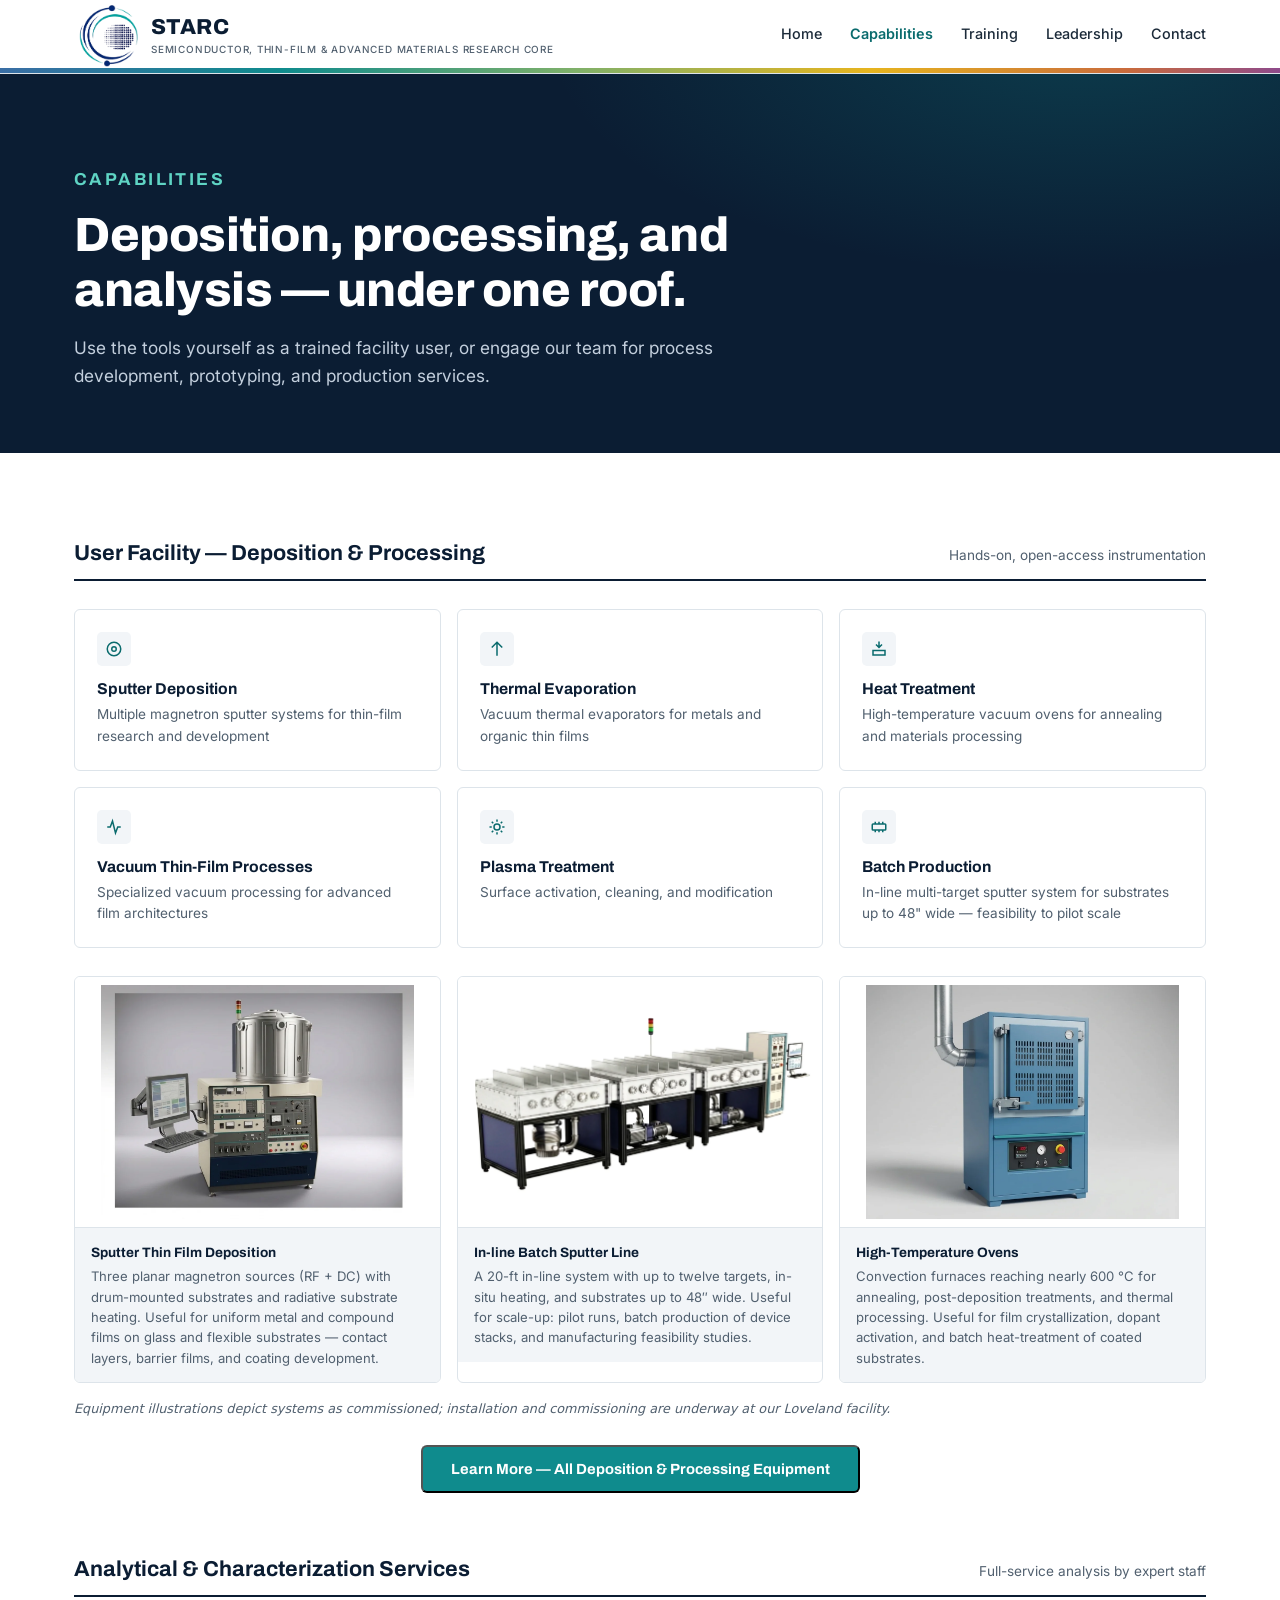
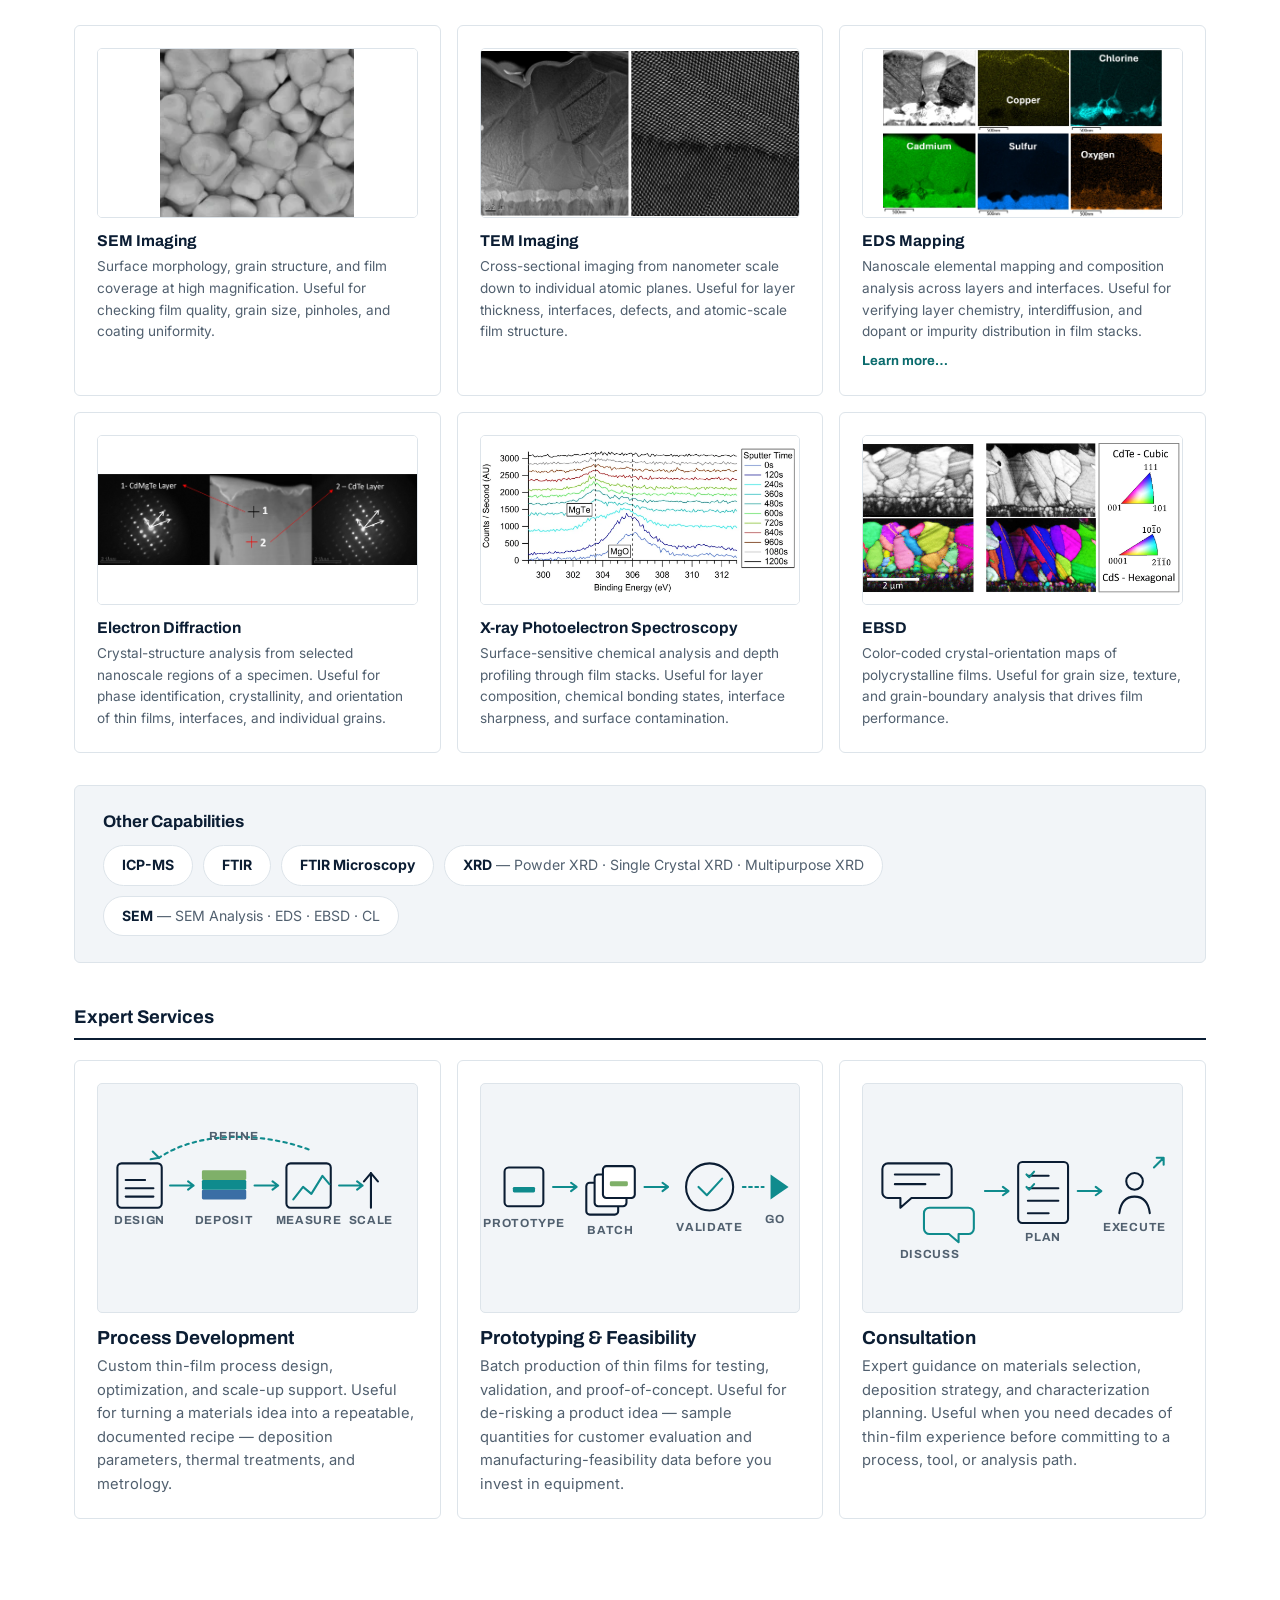
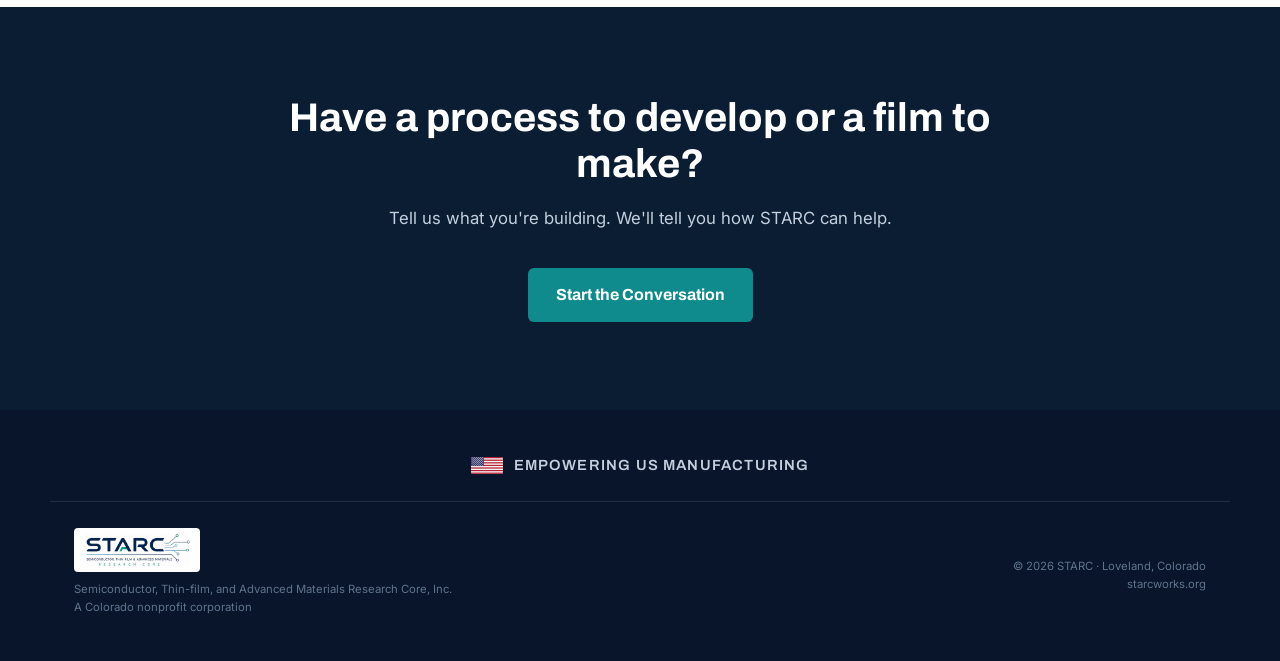
==== commit e7d2d1c1: "User-facility tiles: symmetric 3x2 grid, rename Heat Treatment / Plasma Treatment / Batch Production" ====
--- a/capabilities.html
+++ b/capabilities.html
@@ -8,6 +8,10 @@
 <link rel="preconnect" href="https://fonts.googleapis.com">
 <link rel="preconnect" href="https://fonts.gstatic.com" crossorigin>
 <link href="https://fonts.googleapis.com/css2?family=Archivo:wght@500;600;700;800&family=Inter:wght@400;500;600&display=swap" rel="stylesheet">
+<link rel="icon" href="favicon.ico" sizes="48x48">
+<link rel="icon" type="image/png" href="favicon-32.png" sizes="32x32">
+<link rel="icon" type="image/png" href="favicon-192.png" sizes="192x192">
+<link rel="apple-touch-icon" href="apple-touch-icon.png">
 <link rel="stylesheet" href="style.css">
 </head>
 <body>
@@ -52,7 +56,7 @@
         <h3>User Facility — Deposition &amp; Processing</h3>
         <span class="cap-note">Hands-on, open-access instrumentation</span>
       </div>
-      <div class="tile-grid">
+      <div class="tile-grid grid-3">
         <div class="tile">
           <div class="tile-icon"><svg viewBox="0 0 24 24" fill="none" stroke-width="2"><circle cx="12" cy="12" r="9"/><circle cx="12" cy="12" r="3"/></svg></div>
           <h4>Sputter Deposition</h4>
@@ -65,7 +69,7 @@
         </div>
         <div class="tile">
           <div class="tile-icon"><svg viewBox="0 0 24 24" fill="none" stroke-width="2"><path d="M12 2v8M8 6l4 4 4-4M4 14h16v6H4z"/></svg></div>
-          <h4>Vacuum Heat Treatment</h4>
+          <h4>Heat Treatment</h4>
           <p>High-temperature vacuum ovens for annealing and materials processing</p>
         </div>
         <div class="tile">
@@ -75,12 +79,12 @@
         </div>
         <div class="tile">
           <div class="tile-icon"><svg viewBox="0 0 24 24" fill="none" stroke-width="2"><circle cx="12" cy="12" r="4"/><path d="M12 2v3M12 19v3M2 12h3M19 12h3M5 5l2 2M17 17l2 2M5 19l2-2M17 7l2-2"/></svg></div>
-          <h4>Plasma Treatments</h4>
+          <h4>Plasma Treatment</h4>
           <p>Surface activation, cleaning, and modification</p>
         </div>
         <div class="tile">
           <div class="tile-icon"><svg viewBox="0 0 24 24" fill="none" stroke-width="2"><rect x="3" y="8" width="18" height="8" rx="1"/><path d="M7 8V5M12 8V5M17 8V5M7 19v-3M12 19v-3M17 19v-3"/></svg></div>
-          <h4>Batch Production Line</h4>
+          <h4>Batch Production</h4>
           <p>In-line multi-target sputter system for substrates up to 48" wide — feasibility to pilot scale</p>
         </div>
       </div>
